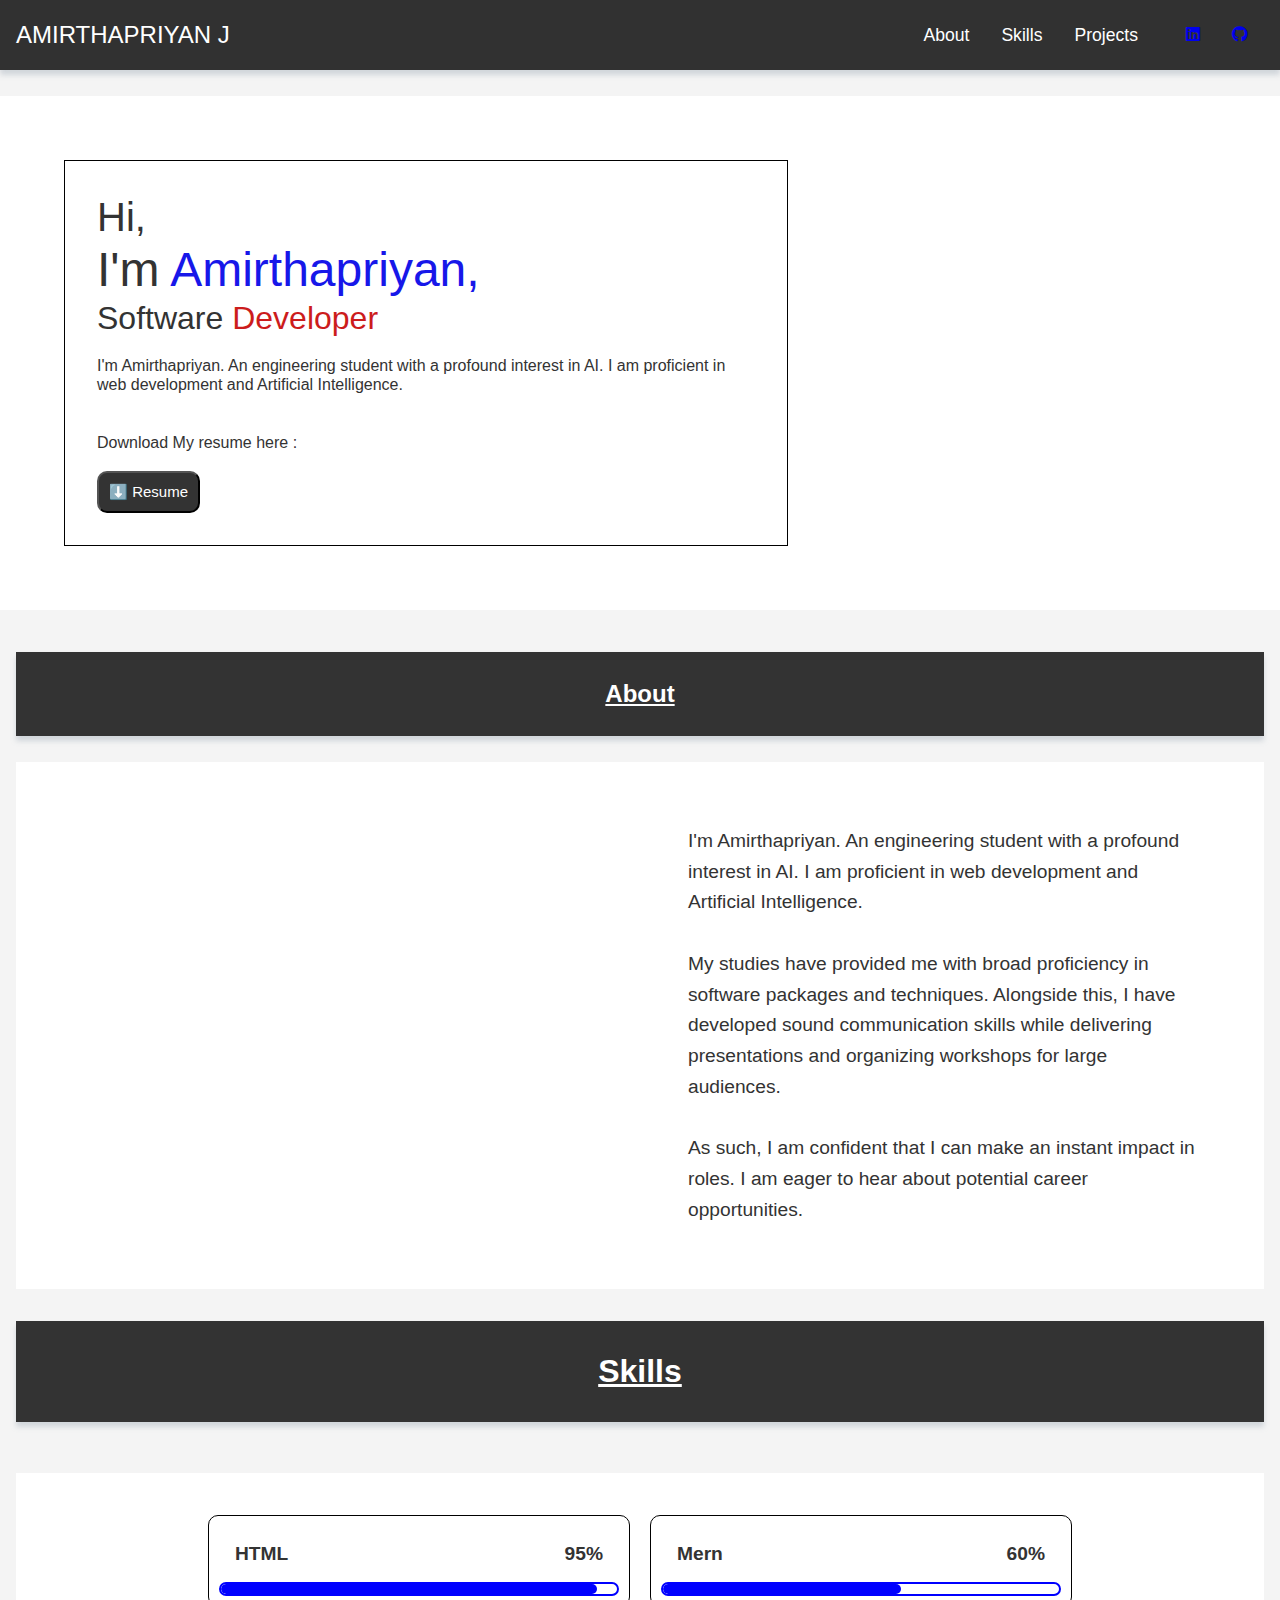
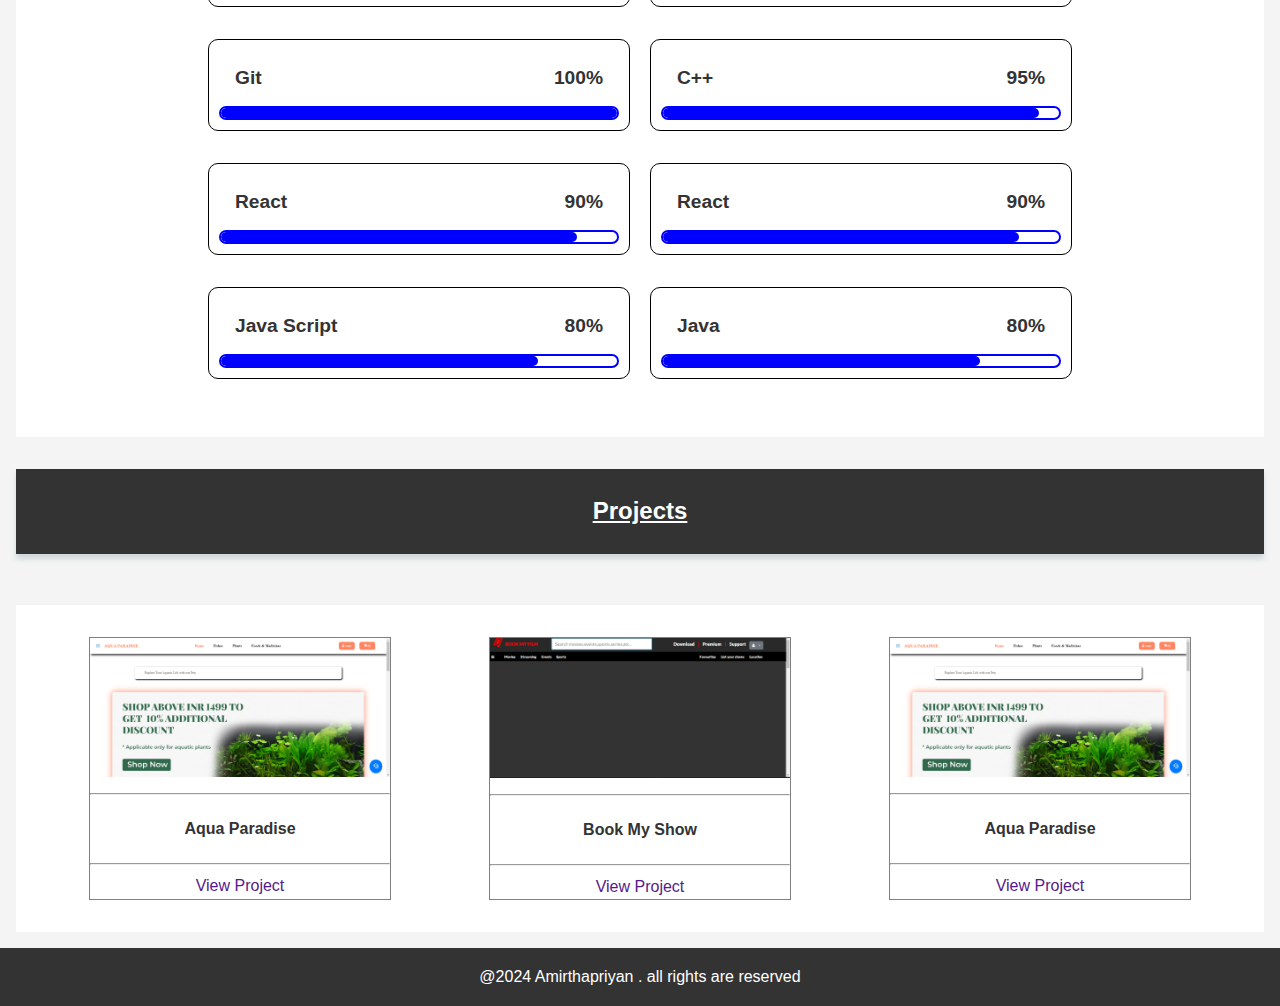
==== index.html @ 195aafce "first commit" ====
<!DOCTYPE html>
<html lang="en">
<head>
    <meta charset="UTF-8">
    <meta name="viewport" content="width=device-width, initial-scale=1.0">
    <title>AMIRTHAPRIYAN J</title>
    <link rel="stylesheet" href="portfolio.css">
    <link rel="stylesheet" href="https://cdnjs.cloudflare.com/ajax/libs/font-awesome/6.0.0-beta3/css/all.min.css"> 

</head>
<body>
    <nav class="header">
        <div class="navhead">
            <div class="name">
            
                AMIRTHAPRIYAN J
            </div>
            <div class="info">
                <div class="links">
                    <ul class="links-1">
                        <a href="#s-2" style="color:white;"><li>About</li></a>
                        <a href="#s-3" style="text-decoration: none; color:white;"><li>Skills</li></a>
                        <a href="#s-4" style="text-decoration: none; color:white;"><li>Projects</li></a>
                        
                    </ul>
                </div>
                <div class="connect">
                    <ul>
                        
                       <a href="https://www.linkedin.com/in/amirthapriyan-j-009355256/"> <li class="l1"><i class="fa-brands fa-linkedin"></i></li></a>
                       <a href="https://github.com/amirthapriyaan"> <li class="l1"><i class="fab fa-github"></i></li></a>
                    </ul>
                </div>
            </div>
        </div>
    </nav>
  <br>
    <section class="s-1" id="s-1">
        <div class="first-page">
            <div class="left">
                <div class="intro">
                   <span style="font-size: 2.5rem;"> Hi,</span> <br>
                  <span style="font-size: 3rem;">  I'm <span style="color: rgb(23, 23, 233)">Amirthapriyan, </span><br></span>
                  <span style="font-size: 2rem;">  Software <span style="color: rgb(204, 28, 28)">Developer</span><br></span>
                    <br>
                    I'm Amirthapriyan. An engineering student with a profound interest in AI. I am proficient in web development and Artificial Intelligence.
                    <br>
                    
                    <br>
                    <br>
                    Download My resume here  : <br>
                       <br>
                       <a href="Resume.pdf" download="Resume.pdf">
                        <button style="padding: 10px; color: white; border-radius: 10px; background-color: #333; font-size: 15px;">⬇️ Resume</button>
                    </a>
                    
                     
                  
                  
                </div>
            </div>
            <div class="right">
               <div class="im-1">
                <img src="https://cdn1.vectorstock.com/i/1000x1000/20/40/front-end-development-concept-vector-26732040.jpg" alt="">
               </div>
            </div>
        </div>
    </section>
     <br>
    <section class="s-2" id="s-2">
        <div class="head-1">
            <center><h2><u>About</u></h2></center>
        </div>
        <br>
        <div class="main-2">
            <div class="l-1">
                <img src="https://cdni.iconscout.com/illustration/premium/thumb/frontend-developer-7364653-6024620.png?f=webp" alt="">
               
            </div>
            <div class="r-1">
                <div class="descp">
                    I'm Amirthapriyan. An engineering student with a profound interest in AI. I am proficient in web development and Artificial Intelligence. <br><br> My studies have provided me with broad proficiency in software packages and techniques. Alongside this, I have developed sound communication skills while delivering presentations and organizing workshops for large audiences. <br><br> As such, I am confident that I can make an instant impact in roles. I am eager to hear about potential career opportunities.
                </div>
            </div>
        </div>
    </section>

    <section class="s-3" id="s-3">
        <div class="head-1">
            <center><h1><u>Skills</u></h1></center>
        </div>
        <br><br>
        <div class="main-3" style="background-color: white; display: flex;">
           <div class="lm-2">
            <div class="l-2">
                <div class="table" style="display: flex;  ">

                <div class="row">
                    <div class="row1" style="background-color: white; padding: 10px;">
                        <div class="topic" style="display: flex; justify-content: space-between; padding-left: 1rem; padding-right: 1rem; height: 3.5rem;">
                            <div  style="display: flex; align-items: center; justify-content: flex-start; ">
                                <img src="https://static.vecteezy.com/system/resources/thumbnails/001/416/705/small/html5-emblem-orange-shield-and-white-text-vector.jpg" style="height: 100% ;" alt=""> 
                              
                                HTML
                            </div> 
                            <p style="align-items: center; display: flex;">95%</p>
                        </div>
                        <div class="range1">
                            <div class="skill-bar" style="width: 95%;"></div>
                        </div>
                    </div>
                    <div class="row1" style="background-color: white; padding: 10px;">
                        <div class="topic" style="display: flex; justify-content: space-between; padding-left: 1rem; padding-right: 1rem; height: 3.5rem;">
                            <div  style="display: flex; align-items: center; justify-content: flex-start; ">
                                <img src="https://git-scm.com/images/logos/logomark-orange@2x.png" style="height: 100% ;" alt=""> 
                              
                                Git
                            </div> 
                            <p style="align-items: center; display: flex;">100%</p>
                        </div>
                        <div class="range1">
                            <div class="skill-bar" style="width: 100%;"></div>
                        </div>
                    </div>   <div class="row1" style="background-color: white; padding: 10px;">
                        <div class="topic" style="display: flex; justify-content: space-between; padding-left: 1rem; padding-right: 1rem; height: 3.5rem;">
                            <div  style="display: flex; align-items: center; justify-content: flex-start; ">
                                <img src="https://static-00.iconduck.com/assets.00/react-icon-512x512-u6e60ayf.png" style="height: 100% ;" alt=""> 
                              
                                React
                            </div> 
                            <p style="align-items: center; display: flex;">90%</p>
                        </div>
                        <div class="range1">
                            <div class="skill-bar" style="width: 90%;"></div>
                        </div>
                    </div>   <div class="row1" style="background-color: white; padding: 10px;">
                        <div class="topic" style="display: flex; justify-content: space-between; padding-left: 1rem; padding-right: 1rem; height: 3.5rem;">
                            <div  style="display: flex; align-items: center; justify-content: flex-start; ">
                                <img src="https://www.pngitem.com/pimgs/m/171-1718042_javascript-logo-png-transparent-png.png" style="height: 100% ;" alt=""> 
                              
                                Java Script
                            </div> 
                            <p style="align-items: center; display: flex;">80%</p>
                        </div>
                        <div class="range1">
                            <div class="skill-bar" style="width: 80%;"></div>
                        </div>
                    </div>
                </div>
                <div class="row">
                    <div class="row1" style="background-color: white; padding: 10px;">
                        <div class="topic" style="display: flex; justify-content: space-between; padding-left: 1rem; padding-right: 1rem; height: 3.5rem;">
                            <div  style="display: flex; align-items: center; justify-content: flex-start; ">
                                <img src="https://raw.githubusercontent.com/shahzaibkhalid/mern-app-generator/master/static/logo.png" style="height: 100% ;" alt=""> 
                              
                                Mern
                            </div> 
                            <p style="align-items: center; display: flex;">60%</p>
                        </div>
                        <div class="range1">
                            <div class="skill-bar" style="width: 60%;"></div>
                        </div>
                    </div>
                    <div class="row1" style="background-color: white; padding: 10px;">
                        <div class="topic" style="display: flex; justify-content: space-between; padding-left: 1rem; padding-right: 1rem; height: 3.5rem;">
                            <div  style="display: flex; align-items: center; justify-content: flex-start; ">
                                <img src="https://w7.pngwing.com/pngs/46/626/png-transparent-c-logo-the-c-programming-language-computer-icons-computer-programming-source-code-programming-miscellaneous-template-blue.png" style="height: 100% ;" alt=""> 
                              
                                C++
                            </div> 
                            <p style="align-items: center; display: flex;">95%</p>
                        </div>
                        <div class="range1">
                            <div class="skill-bar" style="width: 95%;"></div>
                        </div>
                    </div>   <div class="row1" style="background-color: white; padding: 10px;">
                        <div class="topic" style="display: flex; justify-content: space-between; padding-left: 1rem; padding-right: 1rem; height: 3.5rem;">
                            <div  style="display: flex; align-items: center; justify-content: flex-start; ">
                                <img src="https://static-00.iconduck.com/assets.00/react-icon-512x512-u6e60ayf.png" style="height: 100% ;" alt=""> 
                              
                                React
                            </div> 
                            <p style="align-items: center; display: flex;">90%</p>
                        </div>
                        <div class="range1">
                            <div class="skill-bar" style="width: 90%;"></div>
                        </div>
                    </div>   <div class="row1" style="background-color: white; padding: 10px;">
                        <div class="topic" style="display: flex; justify-content: space-between; padding-left: 1rem; padding-right: 1rem; height: 3.5rem;">
                            <div  style="display: flex; align-items: center; justify-content: flex-start; ">
                                <img src="https://cdn.iconscout.com/icon/free/png-256/free-java-60-1174953.png?f=webp&w=256" style="height: 100% ;" alt=""> 
                                
                                Java 
                            </div> 
                            <p style="align-items: center; display: flex;">80%</p>
                        </div>
                        <div class="range1">
                            <div class="skill-bar" style="width: 80%;"></div>
                        </div>
                    </div>
                </div>

                </div>
            </div>
           </div>
            <div class="r-2">
                
                <img src="https://thumbs.dreamstime.com/z/advanced-computer-skills-abstract-concept-vector-illustration-requirement-knowledge-science-specialist-training-professional-275679375.jpg" alt="">
            </div>
        </div>
    </section>

    <section class="s-4" id="s-4">
           

        <div class="head-1">
            <center><h2><u>Projects</u></h2></center>
        </div><br><br>


        <div class="container" style="background-color: white;">

            <div class="pro1">
                 <img src="React-App.png" alt=""><hr>
                 <center><h4>Aqua Paradise</h4></center>
                 <hr>

                <center> <a href="">View Project</a></center>
            </div>
            <div class="pro1">
                 <img src="Screenshot (94).png" alt=""><hr>
                 <center><h4>Book My Show</h4></center>
                 <hr>

                <center> <a href="">View Project</a></center>
            </div>
            <div class="pro1">
                 <img src="React-App.png" alt=""><hr>
                 <center><h4>Aqua Paradise</h4></center>
                 <hr>

                <center> <a href="">View Project</a></center>
            </div>

        </div>
        

    </section>
   
    <footer style="background-color: #333; padding: 1rem; color: white;"><center>@2024 Amirthapriyan . all rights are reserved </center></footer>
</body>
</html>
---- portfolio.css ----
/* General Styles */
body {
    margin: 0;
    font-family: Arial, sans-serif;
    background-color: #f4f4f4; /* Optional: Set a background color for better contrast */
    line-height: 1.6;
    color: #333;
}

html {
    scroll-behavior: smooth;
    --scroll-time: 5s;
}

/* Navigation Header */
.header {
    width: 100%;
    background-color: rgba(0, 0, 0, 0.8);
    color: white;
}

.navhead {
    display: flex;
    align-items: center;
    box-shadow: 0px 5px 5px rgba(146, 161, 176, 0.35);
    justify-content: space-between;
    padding: 1rem;
}

.name {
    font-size: 1.5rem;
}

.info {
    display: flex;
    align-items: center;
}

.connect {
    margin-left: 1rem;
    display: flex;
}

.connect ul {
    display: flex;
    align-items: center;
    color: white;
}

ul {
    display: flex;
    list-style-type: none;
    margin: 0;
    padding: 0;
}

ul li {
    margin: 0 1rem;
}

.links-1 li {
    font-size: 1.1rem;
}

a {
    text-decoration: none;
}

a:hover {
    color: blue;
}

/* First Page Section */
.first-page {
    display: flex;
    padding: 1rem;
    background-color: white;
}

.left {
   width: 100%;
    display: flex;
    align-items: center;
    justify-content: left;
}

.right {
    width: 40%;
    display: flex;
    justify-content: center;
}
.im-1{
    display: flex;
    align-items: center;
    justify-content: center;
}
.im-1 img{
    display: flex;
    width: 100%;
    height: auto;
    align-items: center;
}


.intro {
    width: 80%;
    font-size: 1rem;
    line-height: 1.2;
    padding: 2rem;   
    border: 1px solid black;
    justify-content: left;
}
.left{
    padding: 3rem;
}
.linking a {
    margin: 0 0.5rem;
}

/* About Section */
.s-2 {
    padding: 1rem;
    position: relative;
    overflow: hidden;
}

.head-1 {
    background-color: #333;
    color: white;
    text-align: center;
    padding: 0.2rem;
    box-shadow: 0px 5px 5px rgba(146, 161, 176, 0.35);
}

.main-2 {
    display: flex;
    flex-wrap: wrap;
    justify-content: space-between;
    padding: 1rem;
    background-color: white;
}

.l-1, .r-1 {
    flex: 1;
    /* border: 1px solid black; */
    padding: 1rem;
}
.r1{
    display: flex;
    align-items: center;
}
.profile-pic {
    height: 10rem;
    width: 10rem;
    border-radius: 50%;
    border: 3px solid #333;
    object-fit: cover;
}

.cont p {
    font-size: larger;
}

.descp {
    font-size: larger;
    display: flex;
    align-items: center;
    /* border: 2px solid black; */
    padding: 2rem;
    align-items: center;
}

/* Skills Section */
.s-3 {
    padding: 1rem;
}

.main-3 {
    display: flex;
    flex-wrap: wrap;
    justify-content: space-around;
    background-color: white;
}

.l-2 {
    width: 80%;
}

.r-2 {
    width: 30%;
    padding: 1rem;
    display: flex;
    align-items: center;
}

.r-2 img {
    max-width: 100%;
    height: auto;
}

.row {
    display: flex;
    flex-direction: column;
    align-items: center;
    margin-top: 1rem;
    width: 100%;
    padding: 10px;
}

.topic {
    text-align: center;
    font-size: 1.2rem;
    font-weight: bold;
}

/* Projects Section */
.s-4 {
    padding: 1rem;
}

.container {
    display: flex;
    flex-wrap: wrap;
    gap: 1rem;
    justify-content: space-around;
    padding: 2rem;
}

.pro1 {
    max-width: 300px;
    border: 1px solid gray;
}

.pro1 img {
    width: 100%;
    height: auto;
}

/* Skill Rows */
.row1 {
    width: 25rem;
    max-width: 800px;
    margin: 1rem 0;
    border-radius: 10px;
    border: 1px solid black;
    overflow: hidden;
    padding: 0.5rem;
}

.range1 {
    height: 10px;
    background-color: white;
    border: 2px solid blue;
    border-radius: 10px;
    overflow: hidden;
    display: flex;
    margin-top: auto;
}

.skill-bar {
    height: 100%;
    background-color: blue;
    border-radius: 20px;
}

/* Media Queries */
@media (max-width: 1024px) {
    .links {
        display: none;
    }
    .r-2 {
        display: none;
    }
    .table {
        flex-direction: column;
    }
}

@media (max-width: 768px) {
    .navhead {
        padding: 0.5rem;
    }

    .name {
        font-size: medium;
    }

    .links-1 {
        display: none;
    }

    ul {
        width: 100%;
    }

    li {
        margin: 0.5rem 0;
        font-size: medium;
    }

    .first-page {
        flex-direction: column;
    }

    .left, .right {
        width: 100%;
    }

    .main-2 {
        flex-direction: column;
    }

    .l-1, .r-1 {
        width: 100%;
        border: none;
        display: flex;
    }

    .desc, .profile-pic {
        width: 100%;
    }

    .profile-pic {
        height: 8rem;
        width: 8rem;
    }
}

@media (max-width: 480px) {
    .name {
        font-size: small;
    }

    .navhead {
        padding: 0.5rem;
    }

    ul {
        flex-direction: column;
    }

    li {
        margin: 0.5rem 0;
        font-size: small;
    }

    .profile-pic {
        height: 6rem;
        width: 6rem;
    }
}
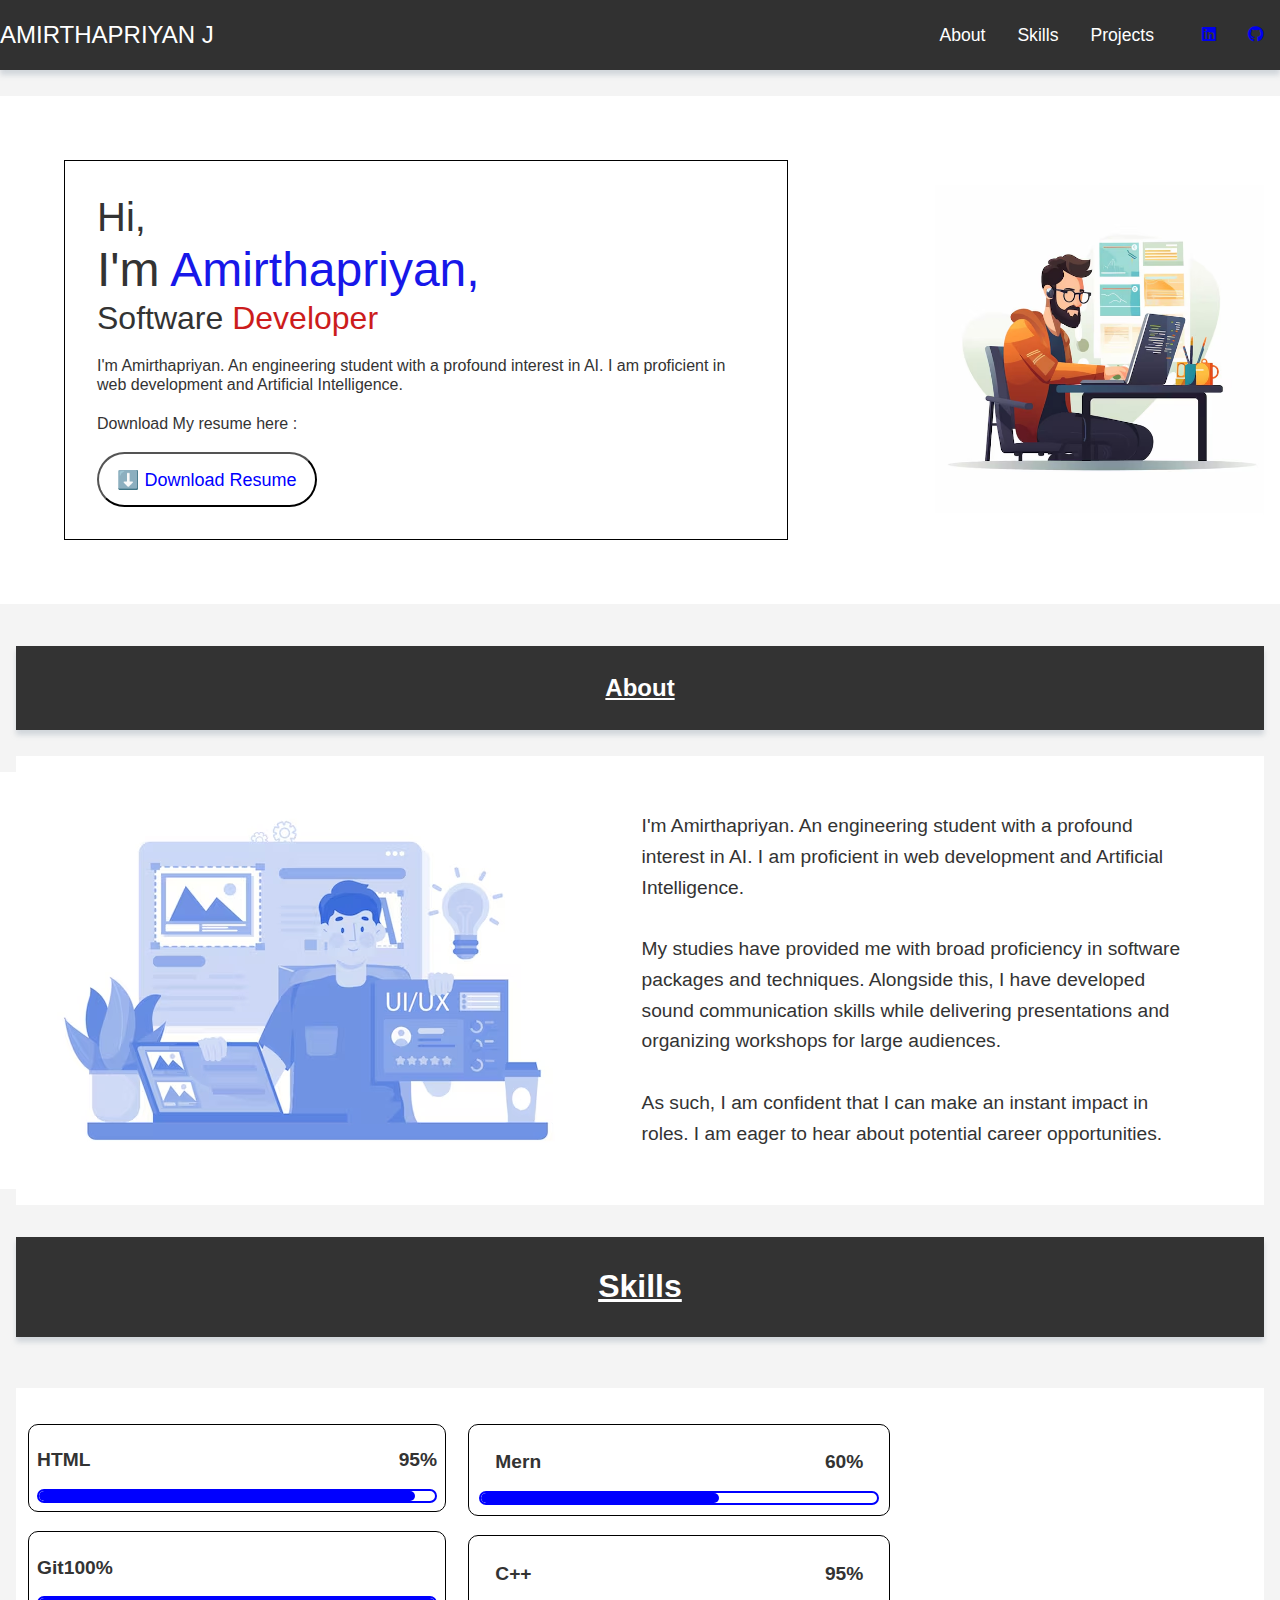
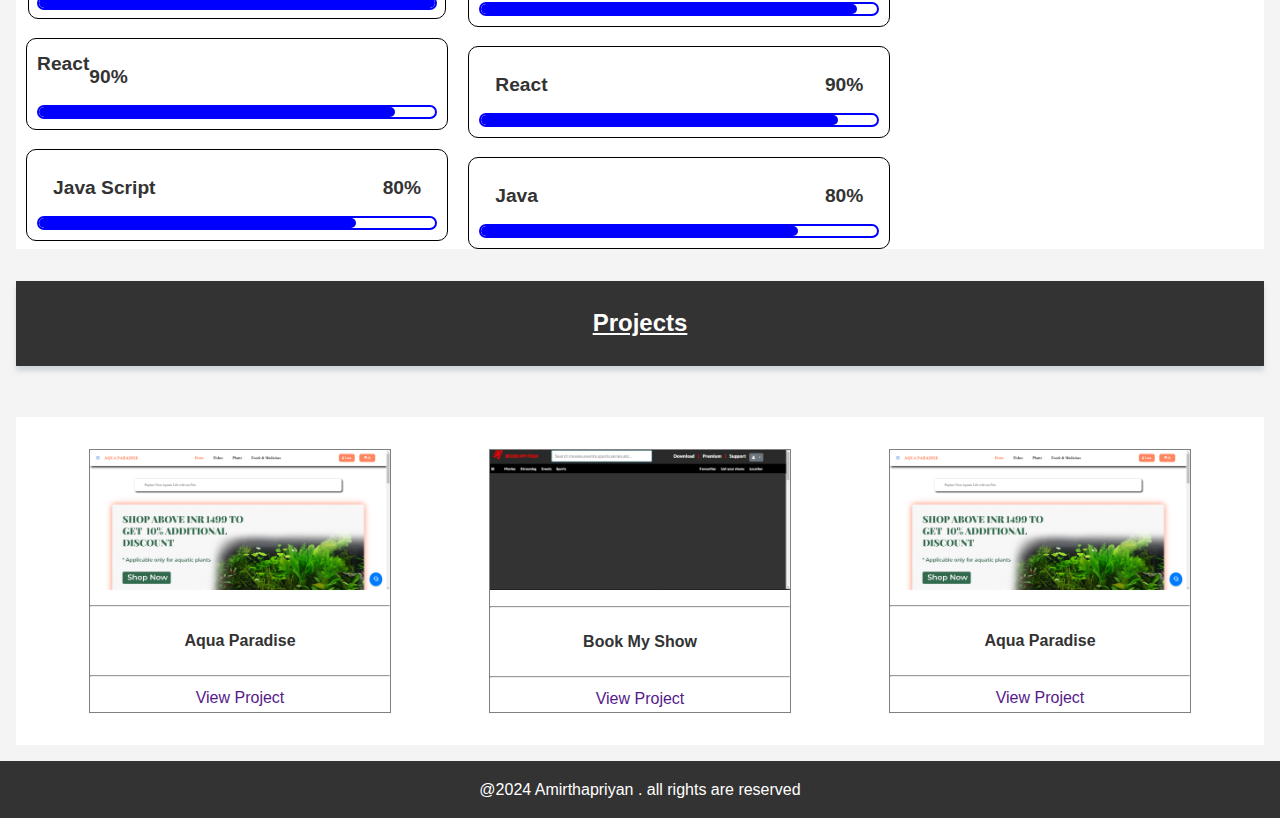
==== commit f636c409: "Updated CSS for responsive design" ====
--- a/index.html
+++ b/index.html
@@ -46,12 +46,11 @@
                     I'm Amirthapriyan. An engineering student with a profound interest in AI. I am proficient in web development and Artificial Intelligence.
                     <br>
                     
-                    <br>
-                    <br>
+                <br>
                     Download My resume here  : <br>
-                       <br>
+                     <br>
                        <a href="Resume.pdf" download="Resume.pdf">
-                        <button style="padding: 10px; color: white; border-radius: 10px; background-color: #333; font-size: 15px;">⬇️ Resume</button>
+                        <button style="height: 55px; width: 220px; color: white; border-radius: 70px; background-color: white; font:bolder; font-size: large; color: blue; ">⬇️ Download Resume</button>
                     </a>
                     
                      
@@ -61,7 +60,7 @@
             </div>
             <div class="right">
                <div class="im-1">
-                <img src="https://cdn1.vectorstock.com/i/1000x1000/20/40/front-end-development-concept-vector-26732040.jpg" alt="">
+                <img src="Designer.avif" alt="">
                </div>
             </div>
         </div>
@@ -74,8 +73,8 @@
         <br>
         <div class="main-2">
             <div class="l-1">
-                <img src="https://cdni.iconscout.com/illustration/premium/thumb/frontend-developer-7364653-6024620.png?f=webp" alt="">
-               
+                <!-- <img src="https://cdni.iconscout.com/illustration/premium/thumb/frontend-developer-7364653-6024620.png?f=webp" alt=""> -->
+               <img src="Ui.avif" alt="">
             </div>
             <div class="r-1">
                 <div class="descp">
@@ -91,39 +90,40 @@
         </div>
         <br><br>
         <div class="main-3" style="background-color: white; display: flex;">
-           <div class="lm-2">
+           
             <div class="l-2">
                 <div class="table" style="display: flex;  ">
 
                 <div class="row">
+                    <div class="row1" style="background-color: white;">
+                        <div class="topic" style="display: flex; justify-content: space-between;   height: 3.5rem;">
+                            <div  style="display: flex; align-items: center;  ">
+                                <img src="https://static.vecteezy.com/system/resources/thumbnails/001/416/705/small/html5-emblem-orange-shield-and-white-text-vector.jpg" style="height: 100% ;" alt=""> 
+                              
+                                HTML
+                            </div> 
+                            <p style="align-items: center; display: flex;">95%</p>
+                        </div>
+                        <div class="range1">
+                            <div class="skill-bar" style="width: 95%;"></div>
+                        </div>
+                    </div>
+                    <div class="row1" style="background-color: white; ">
+                        <div class="topic" style="display: flex; height: 3.5rem;">
+                            <div  style="display: flex; align-items: center;  ">
+                                <img src="https://git-scm.com/images/logos/logomark-orange@2x.png" style="height: 100% ;" alt=""> 
+                              
+                                Git
+                            </div> 
+                            <p style="align-items: center; display: flex;">100%</p>
+                        </div>
+                        <div class="range1">
+                            <div class="skill-bar" style="width: 100%;"></div>
+                        </div>
+                    </div>   
                     <div class="row1" style="background-color: white; padding: 10px;">
-                        <div class="topic" style="display: flex; justify-content: space-between; padding-left: 1rem; padding-right: 1rem; height: 3.5rem;">
-                            <div  style="display: flex; align-items: center; justify-content: flex-start; ">
-                                <img src="https://static.vecteezy.com/system/resources/thumbnails/001/416/705/small/html5-emblem-orange-shield-and-white-text-vector.jpg" style="height: 100% ;" alt=""> 
-                              
-                                HTML
-                            </div> 
-                            <p style="align-items: center; display: flex;">95%</p>
-                        </div>
-                        <div class="range1">
-                            <div class="skill-bar" style="width: 95%;"></div>
-                        </div>
-                    </div>
-                    <div class="row1" style="background-color: white; padding: 10px;">
-                        <div class="topic" style="display: flex; justify-content: space-between; padding-left: 1rem; padding-right: 1rem; height: 3.5rem;">
-                            <div  style="display: flex; align-items: center; justify-content: flex-start; ">
-                                <img src="https://git-scm.com/images/logos/logomark-orange@2x.png" style="height: 100% ;" alt=""> 
-                              
-                                Git
-                            </div> 
-                            <p style="align-items: center; display: flex;">100%</p>
-                        </div>
-                        <div class="range1">
-                            <div class="skill-bar" style="width: 100%;"></div>
-                        </div>
-                    </div>   <div class="row1" style="background-color: white; padding: 10px;">
-                        <div class="topic" style="display: flex; justify-content: space-between; padding-left: 1rem; padding-right: 1rem; height: 3.5rem;">
-                            <div  style="display: flex; align-items: center; justify-content: flex-start; ">
+                        <div class="topic" style="display: flex;  height: 3.5rem;">
+                            <div  style="display: flex; ">
                                 <img src="https://static-00.iconduck.com/assets.00/react-icon-512x512-u6e60ayf.png" style="height: 100% ;" alt=""> 
                               
                                 React
@@ -201,7 +201,7 @@
                 </div>
 
                 </div>
-            </div>
+         
            </div>
             <div class="r-2">
                 
--- a/portfolio.css
+++ b/portfolio.css
@@ -1,4 +1,7 @@
 /* General Styles */
+*{
+    padding: 0;
+}
 body {
     margin: 0;
     font-family: Arial, sans-serif;
@@ -20,11 +23,13 @@
 }
 
 .navhead {
+    width: 100%;
     display: flex;
     align-items: center;
     box-shadow: 0px 5px 5px rgba(146, 161, 176, 0.35);
     justify-content: space-between;
-    padding: 1rem;
+    padding-top: 1rem;
+    padding-bottom: 1rem;
 }
 
 .name {
@@ -134,16 +139,21 @@
 
 .main-2 {
     display: flex;
-    flex-wrap: wrap;
-    justify-content: space-between;
+    
+    justify-content: space-around;
     padding: 1rem;
     background-color: white;
 }
 
-.l-1, .r-1 {
-    flex: 1;
-    /* border: 1px solid black; */
-    padding: 1rem;
+.l-1{
+    width: 40%;
+    display: flex;
+    justify-content: center;
+}
+.r-1{
+    width: 50%;
+    display: flex;
+    justify-content: left;
 }
 .r1{
     display: flex;
@@ -177,7 +187,7 @@
 
 .main-3 {
     display: flex;
-    flex-wrap: wrap;
+    
     justify-content: space-around;
     background-color: white;
 }
@@ -203,8 +213,8 @@
     flex-direction: column;
     align-items: center;
     margin-top: 1rem;
-    width: 100%;
-    padding: 10px;
+    width: 80%;
+    /* padding: 10px; */
 }
 
 .topic {
@@ -240,7 +250,7 @@
 .row1 {
     width: 25rem;
     max-width: 800px;
-    margin: 1rem 0;
+    margin-top: 1.2rem ;
     border-radius: 10px;
     border: 1px solid black;
     overflow: hidden;
@@ -268,8 +278,30 @@
     .links {
         display: none;
     }
-    .r-2 {
-        display: none;
+   .r-2 img{
+    height: auto;
+    width: 100%;
+   }
+    .l-2{
+        width: 100%;
+    }
+    .table{
+       
+        width: 100%;
+        display: flex;
+        justify-content: center;
+        flex-wrap: wrap;
+    }
+    .row{
+        display: flex;
+        flex-direction: row;
+        justify-content: space-around;
+        padding-left: 2rem;
+        flex-wrap: wrap;
+    } 
+    .row1{
+        padding: 0;
+        margin-left: 1rem;
     }
     .table {
         flex-direction: column;
@@ -278,9 +310,11 @@
 
 @media (max-width: 768px) {
     .navhead {
-        padding: 0.5rem;
-    }
-
+        padding-top: 0.2;
+    }
+    .r-2{
+        padding: 0;
+    }
     .name {
         font-size: medium;
     }
@@ -299,13 +333,20 @@
     }
 
     .first-page {
-        flex-direction: column;
-    }
-
+       
+        flex-direction: column;
+    }
+    .main-2{
+        flex-direction: column;
+    }
     .left, .right {
         width: 100%;
     }
-
+   .left{
+    padding: 0;
+    display: flex;
+    justify-content: center;
+   }
     .main-2 {
         flex-direction: column;
     }
@@ -314,8 +355,12 @@
         width: 100%;
         border: none;
         display: flex;
-    }
-
+        /* justify-content: center; */
+    }
+.r-1{
+    display: flex;
+    
+}
     .desc, .profile-pic {
         width: 100%;
     }
@@ -324,28 +369,34 @@
         height: 8rem;
         width: 8rem;
     }
+    .first-page{
+        flex-direction: column;
+        margin: 0;padding: 0;
+
+    }
+    .left{
+         width: 100%;
+    }
+    
 }
 
 @media (max-width: 480px) {
     .name {
         font-size: small;
     }
-
-    .navhead {
-        padding: 0.5rem;
-    }
-
-    ul {
-        flex-direction: column;
-    }
-
     li {
         margin: 0.5rem 0;
         font-size: small;
     }
-
-    .profile-pic {
-        height: 6rem;
-        width: 6rem;
-    }
-}
+    .row1{
+        display: flex;
+        flex-direction: column;
+    }
+   .row{
+    width: 90%;
+    margin-left: 0px;
+    margin: 0;
+    padding: 0;
+   }
+   
+}
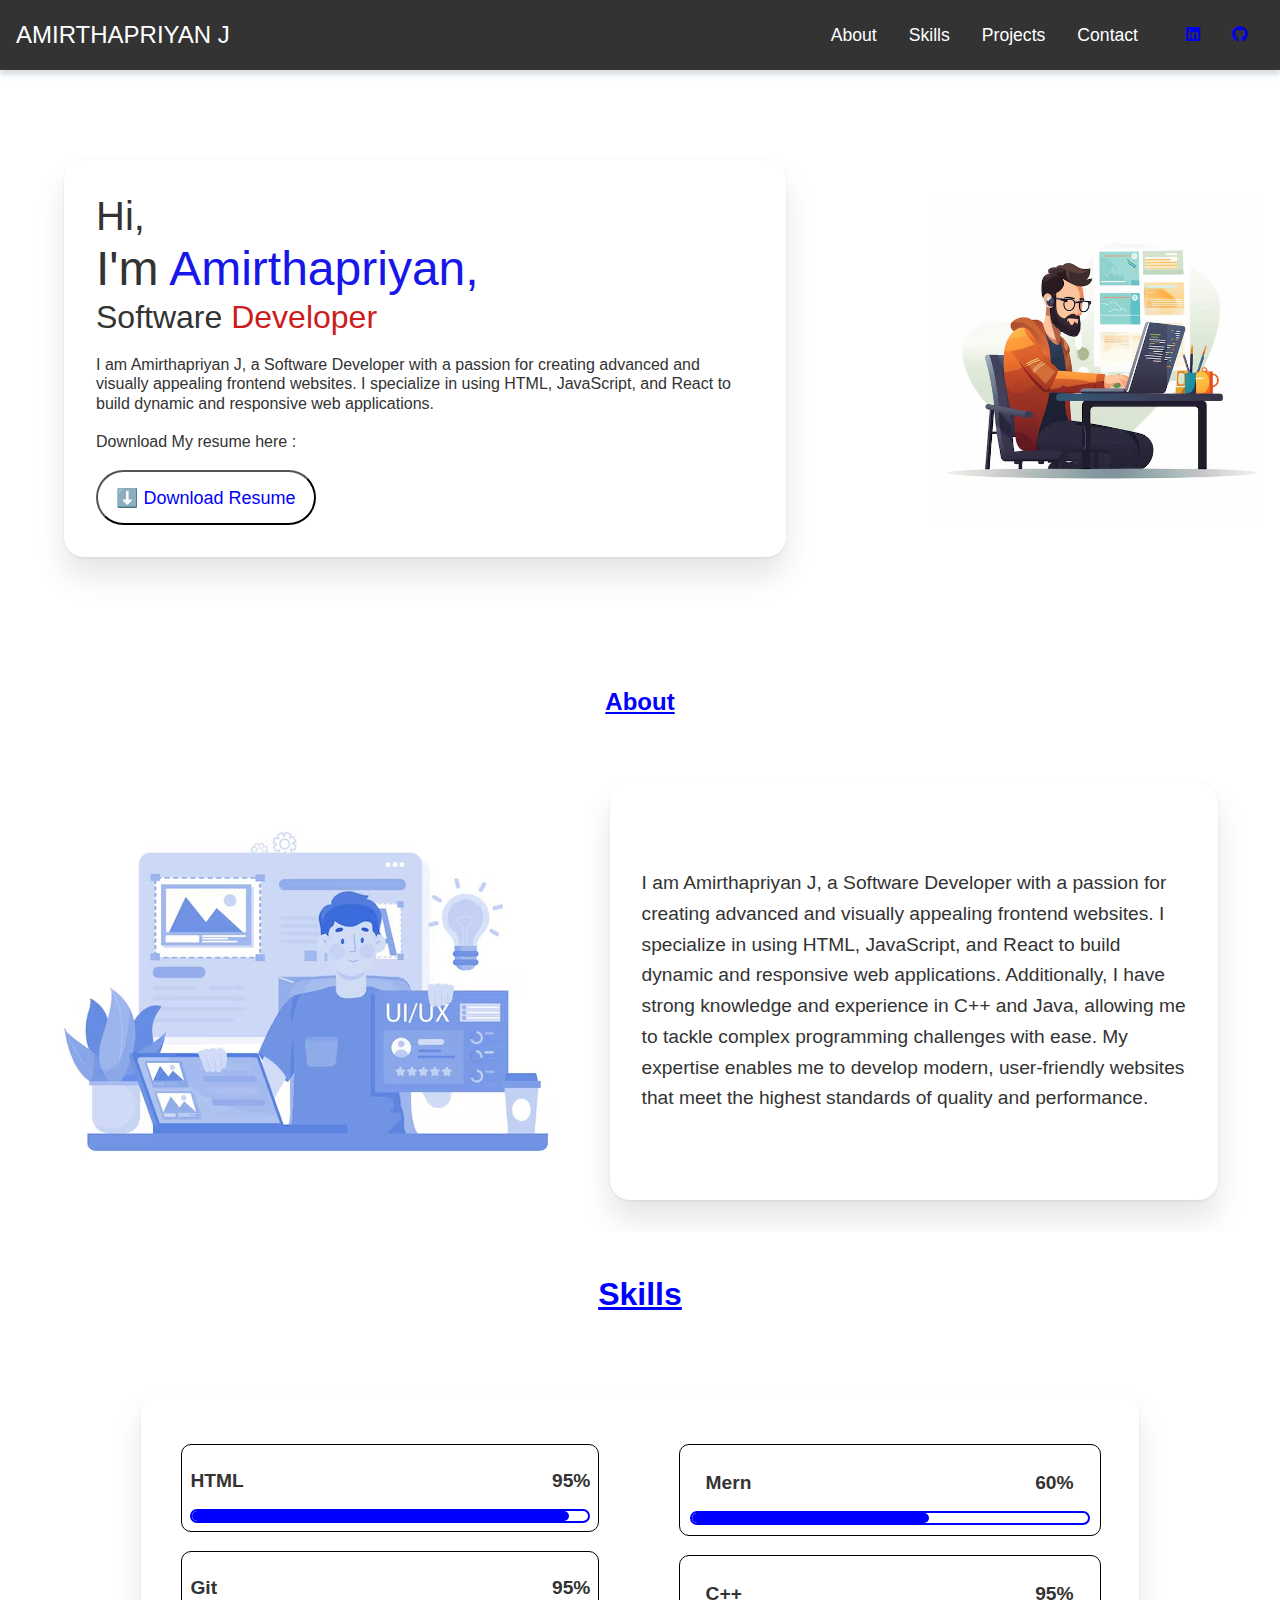
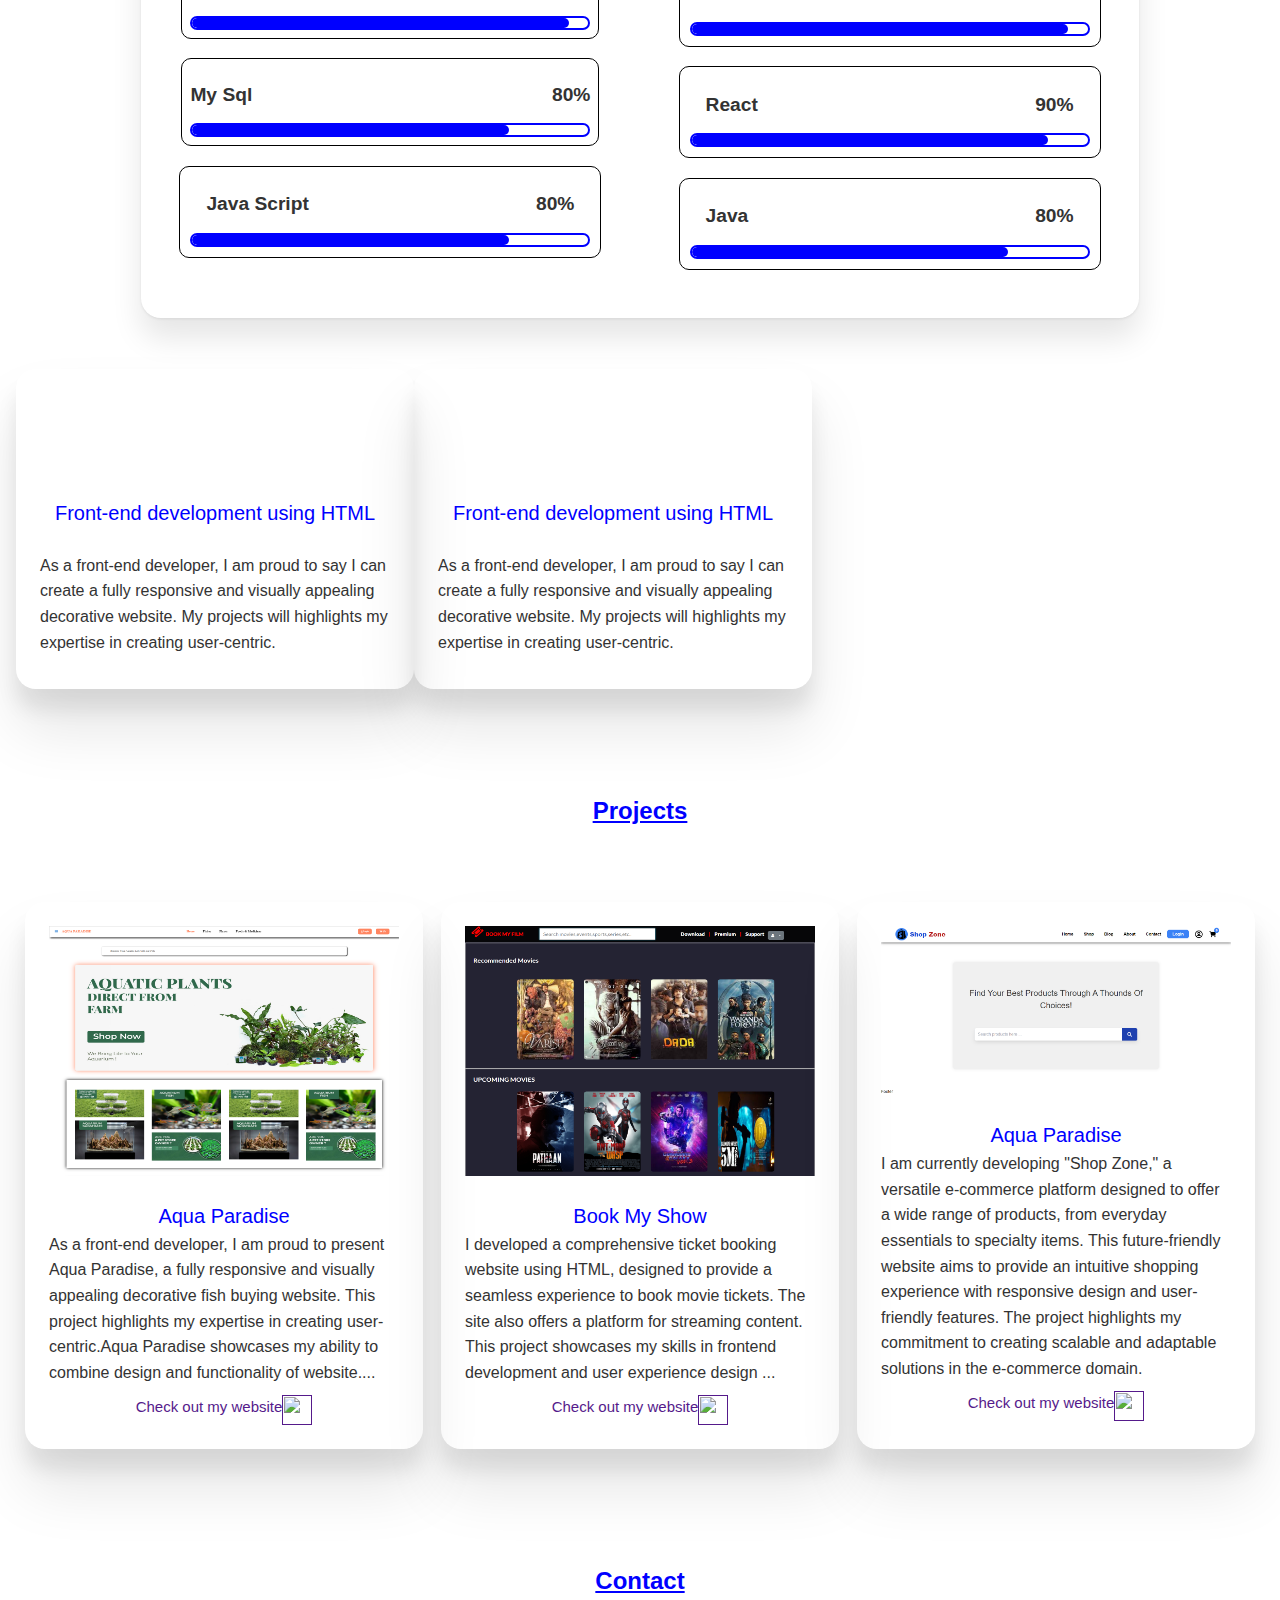
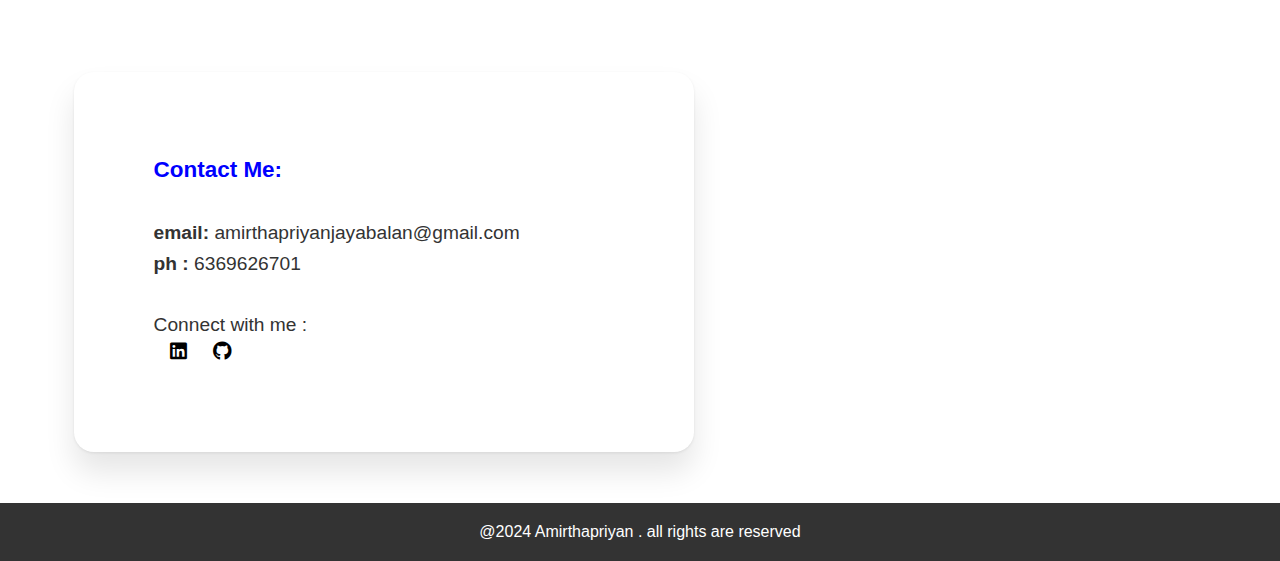
==== commit a7315d04: "first" ====
--- a/index.html
+++ b/index.html
@@ -21,6 +21,7 @@
                         <a href="#s-2" style="color:white;"><li>About</li></a>
                         <a href="#s-3" style="text-decoration: none; color:white;"><li>Skills</li></a>
                         <a href="#s-4" style="text-decoration: none; color:white;"><li>Projects</li></a>
+                        <a href="#s-5" style="text-decoration: none; color:white;"><li>Contact</li></a>
                         
                     </ul>
                 </div>
@@ -43,8 +44,7 @@
                   <span style="font-size: 3rem;">  I'm <span style="color: rgb(23, 23, 233)">Amirthapriyan, </span><br></span>
                   <span style="font-size: 2rem;">  Software <span style="color: rgb(204, 28, 28)">Developer</span><br></span>
                     <br>
-                    I'm Amirthapriyan. An engineering student with a profound interest in AI. I am proficient in web development and Artificial Intelligence.
-                    <br>
+                    I am Amirthapriyan J, a Software Developer with a passion for creating advanced and visually appealing frontend websites. I specialize in using HTML, JavaScript, and React to build dynamic and responsive web applications. <br>
                     
                 <br>
                     Download My resume here  : <br>
@@ -73,12 +73,12 @@
         <br>
         <div class="main-2">
             <div class="l-1">
-                <!-- <img src="https://cdni.iconscout.com/illustration/premium/thumb/frontend-developer-7364653-6024620.png?f=webp" alt=""> -->
+                
                <img src="Ui.avif" alt="">
             </div>
             <div class="r-1">
                 <div class="descp">
-                    I'm Amirthapriyan. An engineering student with a profound interest in AI. I am proficient in web development and Artificial Intelligence. <br><br> My studies have provided me with broad proficiency in software packages and techniques. Alongside this, I have developed sound communication skills while delivering presentations and organizing workshops for large audiences. <br><br> As such, I am confident that I can make an instant impact in roles. I am eager to hear about potential career opportunities.
+                    I am Amirthapriyan J, a Software Developer with a passion for creating advanced and visually appealing frontend websites. I specialize in using HTML, JavaScript, and React to build dynamic and responsive web applications. Additionally, I have strong knowledge and experience in C++ and Java, allowing me to tackle complex programming challenges with ease. My expertise enables me to develop modern, user-friendly websites that meet the highest standards of quality and performance.
                 </div>
             </div>
         </div>
@@ -89,7 +89,7 @@
             <center><h1><u>Skills</u></h1></center>
         </div>
         <br><br>
-        <div class="main-3" style="background-color: white; display: flex;">
+        <div class="main-3" style="display: flex;">
            
             <div class="l-2">
                 <div class="table" style="display: flex;  ">
@@ -108,32 +108,35 @@
                             <div class="skill-bar" style="width: 95%;"></div>
                         </div>
                     </div>
-                    <div class="row1" style="background-color: white; ">
-                        <div class="topic" style="display: flex; height: 3.5rem;">
+                    <div class="row1" style="background-color: white;">
+                        <div class="topic" style="display: flex; justify-content: space-between;   height: 3.5rem;">
                             <div  style="display: flex; align-items: center;  ">
                                 <img src="https://git-scm.com/images/logos/logomark-orange@2x.png" style="height: 100% ;" alt=""> 
                               
                                 Git
                             </div> 
-                            <p style="align-items: center; display: flex;">100%</p>
-                        </div>
-                        <div class="range1">
-                            <div class="skill-bar" style="width: 100%;"></div>
-                        </div>
-                    </div>   
+                            <p style="align-items: center; display: flex;">95%</p>
+                        </div>
+                        <div class="range1">
+                            <div class="skill-bar" style="width: 95%;"></div>
+                        </div>
+                    </div>
+                        <div class="row1" style="background-color: white;">
+                            <div class="topic" style="display: flex; justify-content: space-between;   height: 3.5rem;">
+                                <div  style="display: flex; align-items: center;  ">
+                                    <img src="https://encrypted-tbn0.gstatic.com/images?q=tbn:ANd9GcRlt-eR5tE_V3E6Idxl8mia5JV9gO1de6f86A&s" style="height: 100% ;" alt=""> 
+                                
+                                   My Sql
+                                </div> 
+                                <p style="align-items: center; display: flex;">80%</p>
+                            </div>
+                            <div class="range1">
+                                <div class="skill-bar" style="width: 80%;"></div>
+                            </div>
+                        </div>
+               
+                 
                     <div class="row1" style="background-color: white; padding: 10px;">
-                        <div class="topic" style="display: flex;  height: 3.5rem;">
-                            <div  style="display: flex; ">
-                                <img src="https://static-00.iconduck.com/assets.00/react-icon-512x512-u6e60ayf.png" style="height: 100% ;" alt=""> 
-                              
-                                React
-                            </div> 
-                            <p style="align-items: center; display: flex;">90%</p>
-                        </div>
-                        <div class="range1">
-                            <div class="skill-bar" style="width: 90%;"></div>
-                        </div>
-                    </div>   <div class="row1" style="background-color: white; padding: 10px;">
                         <div class="topic" style="display: flex; justify-content: space-between; padding-left: 1rem; padding-right: 1rem; height: 3.5rem;">
                             <div  style="display: flex; align-items: center; justify-content: flex-start; ">
                                 <img src="https://www.pngitem.com/pimgs/m/171-1718042_javascript-logo-png-transparent-png.png" style="height: 100% ;" alt=""> 
@@ -199,53 +202,124 @@
                         </div>
                     </div>
                 </div>
-
+  
                 </div>
          
-           </div>
-            <div class="r-2">
+           </div> 
+      
+           
+        </div> <br><br>
+        <div class="skills" style="display: flex; flex-wrap: wrap; ">
+
+         <div class="skill-1" >
+              <div class="skill-im" style="display: flex;">
+                 <img src="https://static.vecteezy.com/system/resources/thumbnails/001/416/705/small/html5-emblem-orange-shield-and-white-text-vector.jpg" alt="" id="im-2"> 
+                 <img src="https://1000logos.net/wp-content/uploads/2020/09/CSS-Logo.jpg" alt="" id="im-2"> 
+                 <img src="https://encrypted-tbn0.gstatic.com/images?q=tbn:ANd9GcQeAtldnl779O9-9NAjTF6KlJNaGbD9pqWUZg&s" alt="" id="im-2"> 
+               
+              </div>
+             <br>
+             <center style="color: blue; font-size: 20px;  font: bolder;">Front-end development using HTML</center> <br>
+             <div class="des" style="font-size: medium; margin-bottom: 10px;">
+                As a front-end developer, I am proud to say I can create a fully responsive and visually appealing decorative  website. My projects will highlights my expertise in creating user-centric.
+             </div>
                 
-                <img src="https://thumbs.dreamstime.com/z/advanced-computer-skills-abstract-concept-vector-illustration-requirement-knowledge-science-specialist-training-professional-275679375.jpg" alt="">
-            </div>
-        </div>
-    </section>
+        </div>
+         <div class="skill-1" >
+              <div class="skill-im" style="display: flex;">
+                 <img src="https://encrypted-tbn0.gstatic.com/images?q=tbn:ANd9GcTyp7FFYRwNKbTumOgu4zGIJOQpv8y0ngkLHw&s" alt="" id="im-2"> 
+                 <img src="https://upload.wikimedia.org/wikipedia/commons/thumb/d/d5/Tailwind_CSS_Logo.svg/1024px-Tailwind_CSS_Logo.svg.png" alt="" id="im-2"> 
+                 <img src="https://encrypted-tbn0.gstatic.com/images?q=tbn:ANd9GcQHhGETiCc_Hct6__P9a6iU9vs1DqRCDEiHNQ&s" alt="" id="im-2"> 
+               
+              </div>
+             <br>
+             <center style="color: blue; font-size: 20px;  font: bolder;">Front-end development using HTML</center> <br>
+             <div class="des" style="font-size: medium; margin-bottom: 10px;">
+                As a front-end developer, I am proud to say I can create a fully responsive and visually appealing decorative  website. My projects will highlights my expertise in creating user-centric.
+             </div>
+                
+        </div>
+
+        </div>
+    </section>
+    <br><br>
 
     <section class="s-4" id="s-4">
            
 
         <div class="head-1">
-            <center><h2><u>Projects</u></h2></center>
-        </div><br><br>
+            <center><h2><u>Projects</u></h2></center> <br><br>
+        </div>
 
 
         <div class="container" style="background-color: white;">
 
             <div class="pro1">
-                 <img src="React-App.png" alt=""><hr>
-                 <center><h4>Aqua Paradise</h4></center>
-                 <hr>
-
-                <center> <a href="">View Project</a></center>
+                 <img src="react.png" alt=""><br>
+                 <center style="color: blue; font-size: 20px;  font: bolder;">Aqua Paradise</center>
+                 <div class="des" style="font-size: medium; margin-bottom: 10px;">
+                    As a front-end developer, I am proud to present Aqua Paradise, a fully responsive and visually appealing decorative fish buying website. This project highlights my expertise in creating user-centric.Aqua Paradise showcases my ability to combine design and functionality of website....
+                 </div>
+                    
+                <div style="display: flex;justify-content: center;"> <a href="" style="display: flex;">Check out my website <img src="https://encrypted-tbn0.gstatic.com/images?q=tbn:ANd9GcQhOzukj0HHBTbrvUWI0Oos5yEHmlOtSH2dhw&s" style="height: 30px; width: 30px;" alt=""></a></div>
             </div>
             <div class="pro1">
-                 <img src="Screenshot (94).png" alt=""><hr>
-                 <center><h4>Book My Show</h4></center>
-                 <hr>
-
-                <center> <a href="">View Project</a></center>
-            </div>
-            <div class="pro1">
-                 <img src="React-App.png" alt=""><hr>
-                 <center><h4>Aqua Paradise</h4></center>
-                 <hr>
-
-                <center> <a href="">View Project</a></center>
-            </div>
+                 <img src="book.png" alt=""><br>
+                 <center style="color: blue; font-size: 20px;  font: bolder;">Book My Show</center>
+                 <div class="des" style="font-size: medium; margin-bottom: 10px;">
+                    I developed a comprehensive ticket booking website using HTML, designed to provide a seamless experience  to book movie tickets. The site also offers a platform for streaming content. This project showcases my skills in frontend development and user experience design ...
+                </div>
+                    
+                <div style="display: flex;justify-content: center;"> <a href="" style="display: flex;">Check out my website <img src="https://encrypted-tbn0.gstatic.com/images?q=tbn:ANd9GcQhOzukj0HHBTbrvUWI0Oos5yEHmlOtSH2dhw&s" style="height: 30px; width: 30px;" alt=""></a></div>
+            </div>
+                <div class="pro1">
+                    <img src="image.png" alt=""><br>
+                    <center style="color: blue; font-size: 20px;  font: bolder;">Aqua Paradise</center>
+                    <div class="des" style="font-size: medium; margin-bottom: 10px; display: flex; align-items: end; margin-top: auto ;">
+                        I am currently developing "Shop Zone," a versatile e-commerce platform designed to offer a wide range of products, from everyday essentials to specialty items. This future-friendly website aims to provide an intuitive shopping experience with responsive design and user-friendly features. The project highlights my commitment to creating scalable and adaptable solutions in the e-commerce domain.
+                    </div>
+                        
+                    <div style="display: flex;justify-content: center;"> <a href="" style="display: flex;">Check out my website <img src="https://encrypted-tbn0.gstatic.com/images?q=tbn:ANd9GcQhOzukj0HHBTbrvUWI0Oos5yEHmlOtSH2dhw&s" style="height: 30px; width: 30px;" alt=""></a></div>
+                </div>
+           
 
         </div>
         
 
     </section>
+  <br><br><br>
+
+  <div class="head-1">
+    <center><h2><u>Contact</u></h2></center> <br><br>
+</div>
+
+    <section class="s-5" id="s-5">
+  
+        <div class="main-4">
+            <div class="l-4">
+            <div class="cont-1">
+               <h3 style="margin: 0;padding: 0; color: blue;">Contact Me: </h3><br>
+               <b>email:</b> amirthapriyanjayabalan@gmail.com <br> 
+              <b> ph :</b> 6369626701 <br><br>
+              Connect with me :
+                <div class="connect-me" style="display: flex; margin-left: 1rem;">
+                
+                       
+                       <a href="https://www.linkedin.com/in/amirthapriyan-j-009355256/" style="color: black;"> <i class="fa-brands fa-linkedin"></i></a> &nbsp; &nbsp; &nbsp;
+                       <a href="https://github.com/amirthapriyaan" style="color: black;"> <i class="fab fa-github"></i></a>
+                    
+                </div>
+            </div>
+        </div>
+        
+        <div class="r-4">
+            <img src="https://static.vecteezy.com/system/resources/previews/014/549/640/non_2x/contact-us-via-email-phone-or-office-location-communicate-with-customer-or-client-business-information-or-channel-for-business-contact-concept-businessman-with-telephone-email-and-location-pin-vector.jpg" alt="">
+            
+        </div>
+        </div>
+
+    </section>
+    <br><br>
    
     <footer style="background-color: #333; padding: 1rem; color: white;"><center>@2024 Amirthapriyan . all rights are reserved </center></footer>
 </body>
--- a/portfolio.css
+++ b/portfolio.css
@@ -1,11 +1,12 @@
 /* General Styles */
 *{
     padding: 0;
+    
 }
 body {
     margin: 0;
     font-family: Arial, sans-serif;
-    background-color: #f4f4f4; /* Optional: Set a background color for better contrast */
+    /* background-color: #f4f4f4; Optional: Set a background color for better contrast */
     line-height: 1.6;
     color: #333;
 }
@@ -20,6 +21,7 @@
     width: 100%;
     background-color: rgba(0, 0, 0, 0.8);
     color: white;
+    
 }
 
 .navhead {
@@ -30,10 +32,13 @@
     justify-content: space-between;
     padding-top: 1rem;
     padding-bottom: 1rem;
+    
+    
 }
 
 .name {
     font-size: 1.5rem;
+    margin-left: 1rem;
 }
 
 .info {
@@ -43,6 +48,7 @@
 
 .connect {
     margin-left: 1rem;
+    margin-right: 1rem;
     display: flex;
 }
 
@@ -112,8 +118,11 @@
     font-size: 1rem;
     line-height: 1.2;
     padding: 2rem;   
-    border: 1px solid black;
+  
     justify-content: left;
+    border-radius: 20px;
+    box-shadow: 0 20px 30px rgba(0, 0, 0, 0.1), 0 1px 3px rgba(0, 0, 0, 0.08);
+
 }
 .left{
     padding: 3rem;
@@ -130,11 +139,11 @@
 }
 
 .head-1 {
-    background-color: #333;
-    color: white;
+    
+    color: Blue;
     text-align: center;
-    padding: 0.2rem;
-    box-shadow: 0px 5px 5px rgba(146, 161, 176, 0.35);
+    
+   
 }
 
 .main-2 {
@@ -178,6 +187,9 @@
     /* border: 2px solid black; */
     padding: 2rem;
     align-items: center;
+    box-shadow: 0 20px 30px rgba(0, 0, 0, 0.1), 0 1px 3px rgba(0, 0, 0, 0.08);
+    border-radius: 20px;
+    justify-content: center;
 }
 
 /* Skills Section */
@@ -186,10 +198,22 @@
 }
 
 .main-3 {
-    display: flex;
+    /* display: flex; */
     
     justify-content: space-around;
     background-color: white;
+}
+.skill-1{
+    max-width: 350px;
+    /* border: 1px solid gray; */
+      box-shadow: 0 40px 60px rgba(0, 0, 0, 0.1), 0 20px 20px rgba(0, 0, 0, 0.08);
+        border-radius: 20px;
+        padding: 1.5rem;
+        font-size: 15px;
+        /* border: 2px solid black; */
+}
+#im-2{
+    height: 80px;
 }
 
 .l-2 {
@@ -231,19 +255,28 @@
 .container {
     display: flex;
     flex-wrap: wrap;
-    gap: 1rem;
+   
     justify-content: space-around;
-    padding: 2rem;
+    
 }
 
 .pro1 {
-    max-width: 300px;
-    border: 1px solid gray;
-}
-
-.pro1 img {
-    width: 100%;
-    height: auto;
+    max-width: 350px;
+    /* border: 1px solid gray; */
+      box-shadow: 0 40px 60px rgba(0, 0, 0, 0.1), 0 20px 20px rgba(0, 0, 0, 0.08);
+        border-radius: 20px;
+        padding: 1.5rem;
+        font-size: 15px;
+        /* border: 2px solid black; */
+    }
+    
+    .pro1 img {
+        display: flex;
+        justify-content: right;
+        width: 100%;
+        max-width: 700px;
+        max-height: 250px;
+        /* border-radius: 20px; */
 }
 
 /* Skill Rows */
@@ -266,13 +299,55 @@
     display: flex;
     margin-top: auto;
 }
-
+.table{
+    box-shadow: 0 20px 30px rgba(0, 0, 0, 0.1), 0 1px 3px rgba(0, 0, 0, 0.08);
+    padding-bottom: 3rem;
+    padding-top: 1rem;
+    border-radius: 20px;
+}
 .skill-bar {
     height: 100%;
     background-color: blue;
     border-radius: 20px;
 }
-
+.main-4{
+    display: flex;
+    justify-content: space-around;
+}
+.l-4{
+    width: 60%;
+    display: flex;
+    justify-content: center;
+
+}
+
+.r-4 img{
+    width: 90%;
+    border-radius: 20px;
+    
+}
+
+.r-4{
+    width: 40%;
+    display: flex;
+    align-items: center;
+}
+
+.cont-1{
+    width: 60%;
+   
+    border-radius: 20px;
+    box-shadow: 0 20px 30px rgba(0, 0, 0, 0.1), 0 1px 3px rgba(0, 0, 0, 0.08);
+    padding: 5rem;
+    font-size: larger;
+}
+.connect-me a{
+   display: flex;
+}
+
+img:hover{
+    scale: 1.05;
+}
 /* Media Queries */
 @media (max-width: 1024px) {
     .links {
@@ -290,11 +365,13 @@
         width: 100%;
         display: flex;
         justify-content: center;
-        flex-wrap: wrap;
+       
+        flex-direction: row;
+         box-shadow: 0 20px 30px rgba(0, 0, 0, 0.1), 0 1px 3px rgba(0, 0, 0, 0.08);
+
     }
     .row{
         display: flex;
-        flex-direction: row;
         justify-content: space-around;
         padding-left: 2rem;
         flex-wrap: wrap;
@@ -312,9 +389,19 @@
     .navhead {
         padding-top: 0.2;
     }
+    .right{
+        display: none;
+    }
+    .l-1 img{
+        display: none;
+    }
+    .desc{
+        font-size: 10px;
+    }
     .r-2{
         padding: 0;
     }
+  
     .name {
         font-size: medium;
     }
@@ -377,6 +464,13 @@
     .left{
          width: 100%;
     }
+    .l-4{
+        width: 100%;
+    }
+    .r-4{
+        width: 0;
+        display: none;
+    }
     
 }
 
@@ -388,9 +482,15 @@
         margin: 0.5rem 0;
         font-size: small;
     }
+    .row{
+        width: 50%;
+    
+    }
     .row1{
         display: flex;
         flex-direction: column;
+        max-width: 200px;
+        min-width: 150px;
     }
    .row{
     width: 90%;
@@ -398,5 +498,9 @@
     margin: 0;
     padding: 0;
    }
-   
-}
+   .cont-1{
+    width: 90%;
+    padding: 10px;
+    font-size: small;
+   }
+}
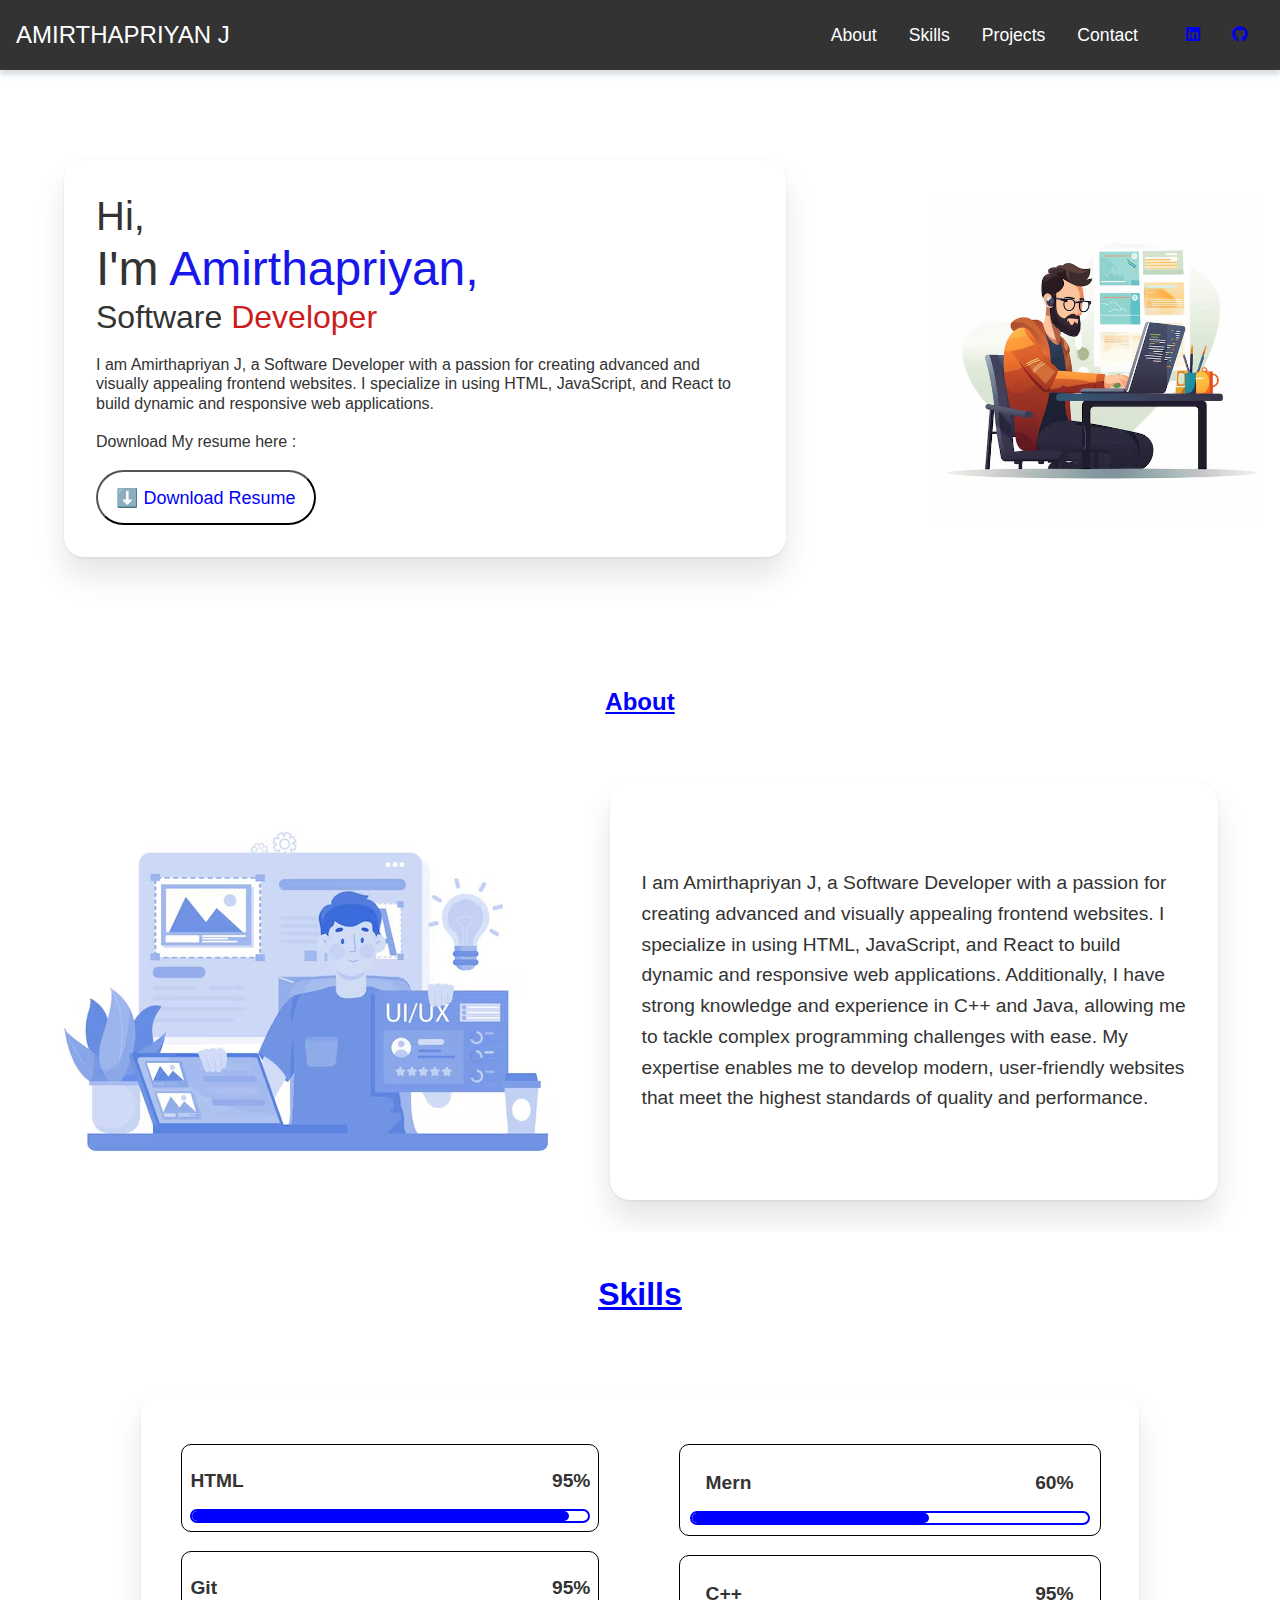
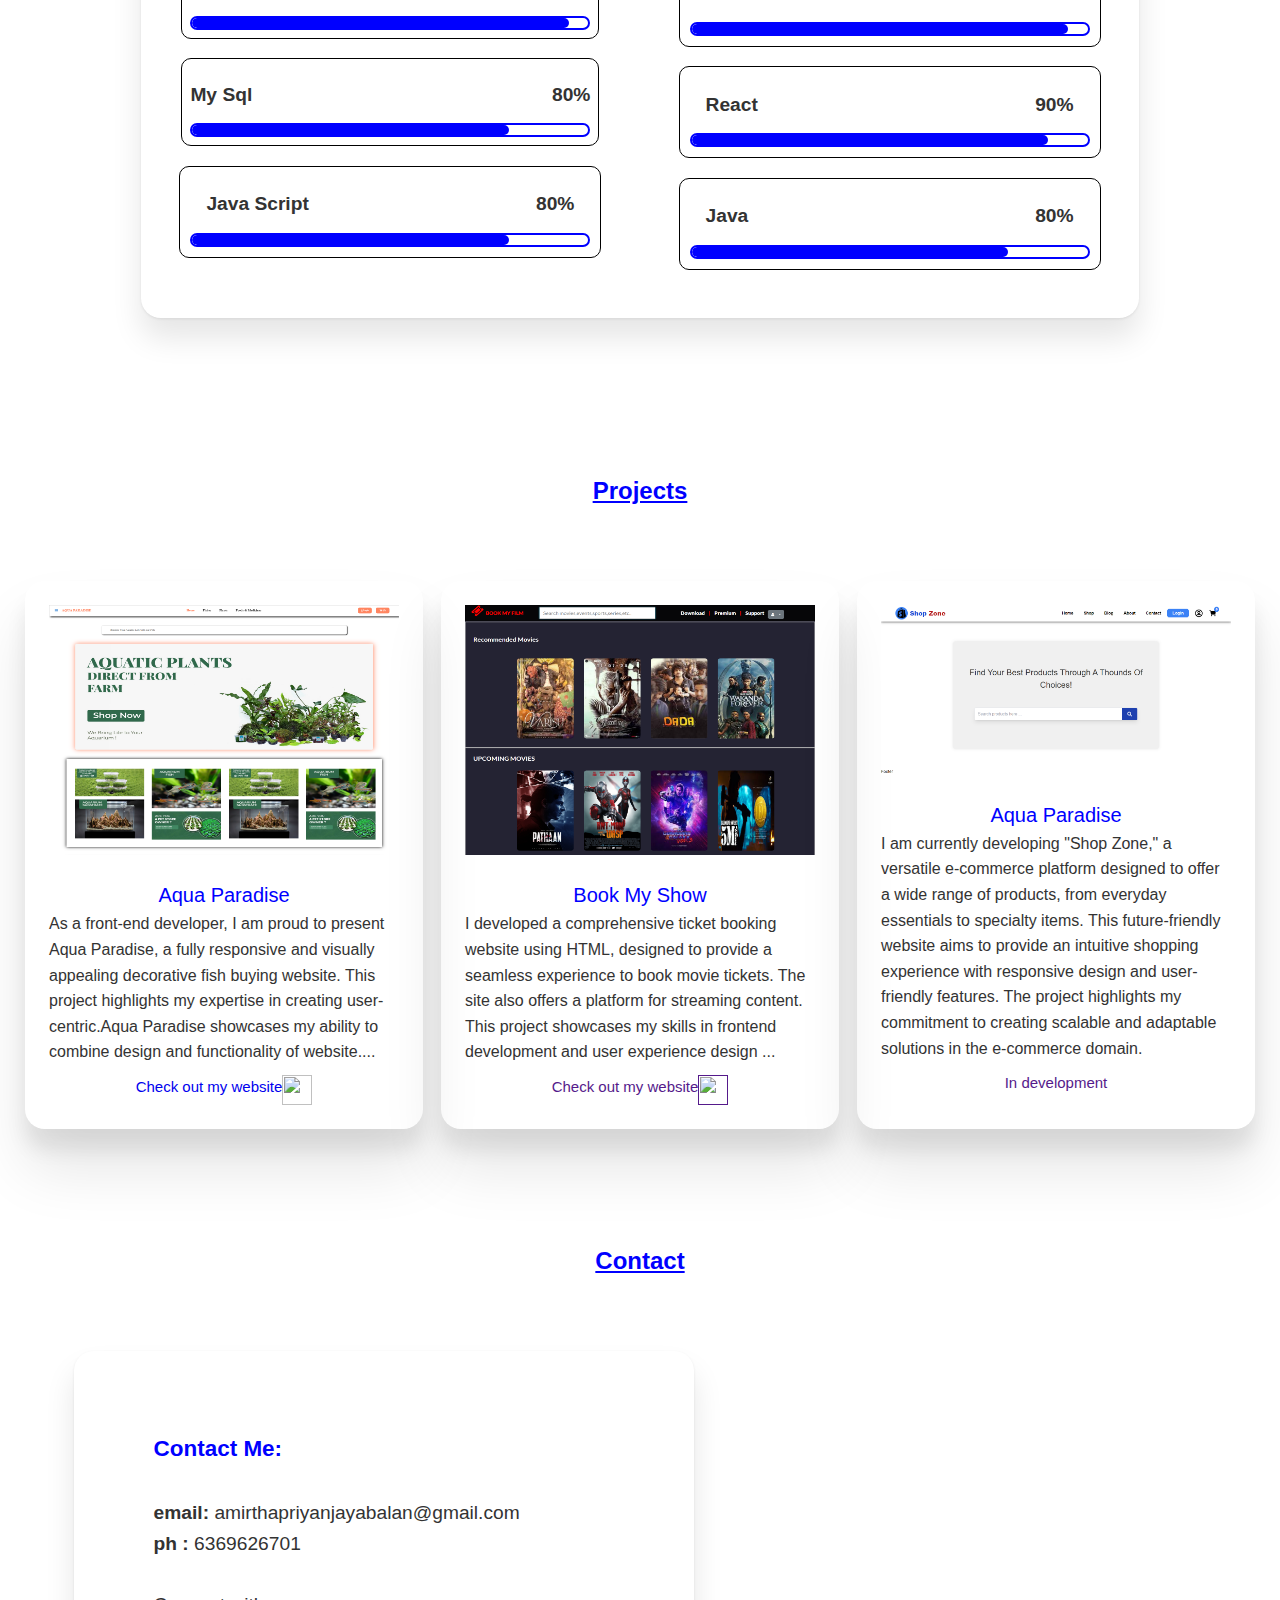
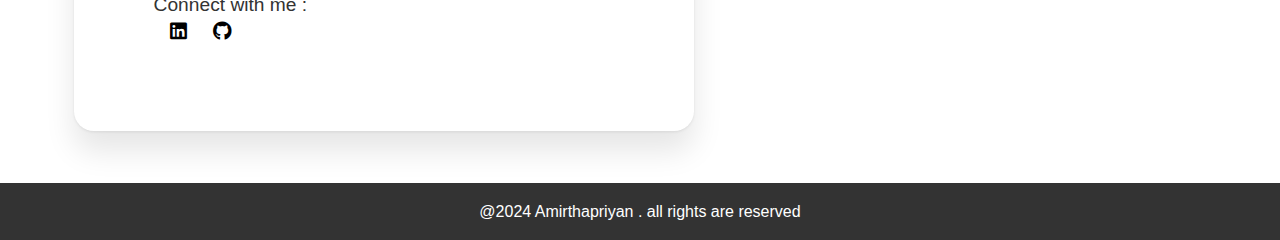
==== commit 8e73499e: "first" ====
--- a/index.html
+++ b/index.html
@@ -209,38 +209,7 @@
       
            
         </div> <br><br>
-        <div class="skills" style="display: flex; flex-wrap: wrap; ">
-
-         <div class="skill-1" >
-              <div class="skill-im" style="display: flex;">
-                 <img src="https://static.vecteezy.com/system/resources/thumbnails/001/416/705/small/html5-emblem-orange-shield-and-white-text-vector.jpg" alt="" id="im-2"> 
-                 <img src="https://1000logos.net/wp-content/uploads/2020/09/CSS-Logo.jpg" alt="" id="im-2"> 
-                 <img src="https://encrypted-tbn0.gstatic.com/images?q=tbn:ANd9GcQeAtldnl779O9-9NAjTF6KlJNaGbD9pqWUZg&s" alt="" id="im-2"> 
-               
-              </div>
-             <br>
-             <center style="color: blue; font-size: 20px;  font: bolder;">Front-end development using HTML</center> <br>
-             <div class="des" style="font-size: medium; margin-bottom: 10px;">
-                As a front-end developer, I am proud to say I can create a fully responsive and visually appealing decorative  website. My projects will highlights my expertise in creating user-centric.
-             </div>
-                
-        </div>
-         <div class="skill-1" >
-              <div class="skill-im" style="display: flex;">
-                 <img src="https://encrypted-tbn0.gstatic.com/images?q=tbn:ANd9GcTyp7FFYRwNKbTumOgu4zGIJOQpv8y0ngkLHw&s" alt="" id="im-2"> 
-                 <img src="https://upload.wikimedia.org/wikipedia/commons/thumb/d/d5/Tailwind_CSS_Logo.svg/1024px-Tailwind_CSS_Logo.svg.png" alt="" id="im-2"> 
-                 <img src="https://encrypted-tbn0.gstatic.com/images?q=tbn:ANd9GcQHhGETiCc_Hct6__P9a6iU9vs1DqRCDEiHNQ&s" alt="" id="im-2"> 
-               
-              </div>
-             <br>
-             <center style="color: blue; font-size: 20px;  font: bolder;">Front-end development using HTML</center> <br>
-             <div class="des" style="font-size: medium; margin-bottom: 10px;">
-                As a front-end developer, I am proud to say I can create a fully responsive and visually appealing decorative  website. My projects will highlights my expertise in creating user-centric.
-             </div>
-                
-        </div>
-
-        </div>
+       
     </section>
     <br><br>
 
@@ -261,7 +230,7 @@
                     As a front-end developer, I am proud to present Aqua Paradise, a fully responsive and visually appealing decorative fish buying website. This project highlights my expertise in creating user-centric.Aqua Paradise showcases my ability to combine design and functionality of website....
                  </div>
                     
-                <div style="display: flex;justify-content: center;"> <a href="" style="display: flex;">Check out my website <img src="https://encrypted-tbn0.gstatic.com/images?q=tbn:ANd9GcQhOzukj0HHBTbrvUWI0Oos5yEHmlOtSH2dhw&s" style="height: 30px; width: 30px;" alt=""></a></div>
+                <div style="display: flex;justify-content: center;"> <a href="https://amirthanaqua.netlify.app/" style="display: flex;">Check out my website <img src="https://encrypted-tbn0.gstatic.com/images?q=tbn:ANd9GcQhOzukj0HHBTbrvUWI0Oos5yEHmlOtSH2dhw&s" style="height: 30px; width: 30px;" alt=""></a></div>
             </div>
             <div class="pro1">
                  <img src="book.png" alt=""><br>
@@ -279,7 +248,7 @@
                         I am currently developing "Shop Zone," a versatile e-commerce platform designed to offer a wide range of products, from everyday essentials to specialty items. This future-friendly website aims to provide an intuitive shopping experience with responsive design and user-friendly features. The project highlights my commitment to creating scalable and adaptable solutions in the e-commerce domain.
                     </div>
                         
-                    <div style="display: flex;justify-content: center;"> <a href="" style="display: flex;">Check out my website <img src="https://encrypted-tbn0.gstatic.com/images?q=tbn:ANd9GcQhOzukj0HHBTbrvUWI0Oos5yEHmlOtSH2dhw&s" style="height: 30px; width: 30px;" alt=""></a></div>
+                    <div style="display: flex;justify-content: center;"> <a href="" style="display: flex;">In development </a></div>
                 </div>
            
 
--- a/portfolio.css
+++ b/portfolio.css
@@ -340,6 +340,7 @@
     box-shadow: 0 20px 30px rgba(0, 0, 0, 0.1), 0 1px 3px rgba(0, 0, 0, 0.08);
     padding: 5rem;
     font-size: larger;
+  
 }
 .connect-me a{
    display: flex;
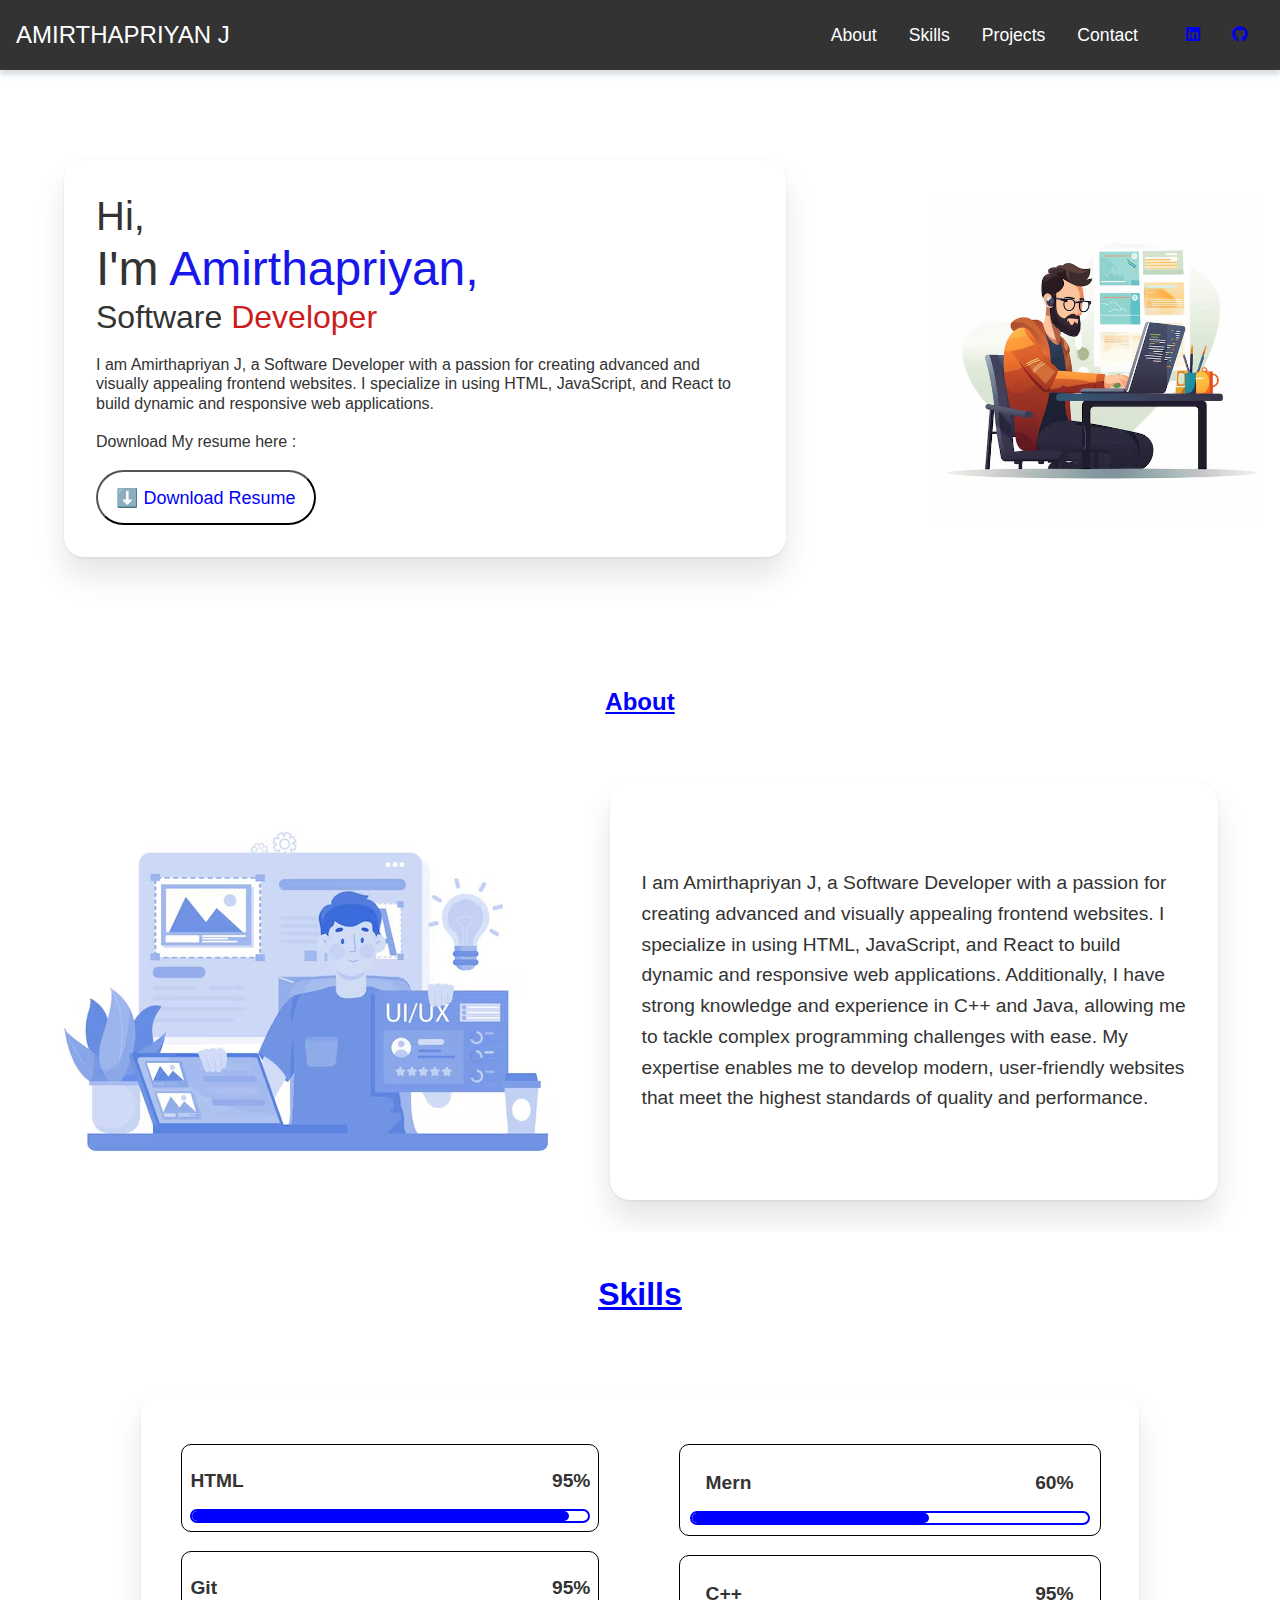
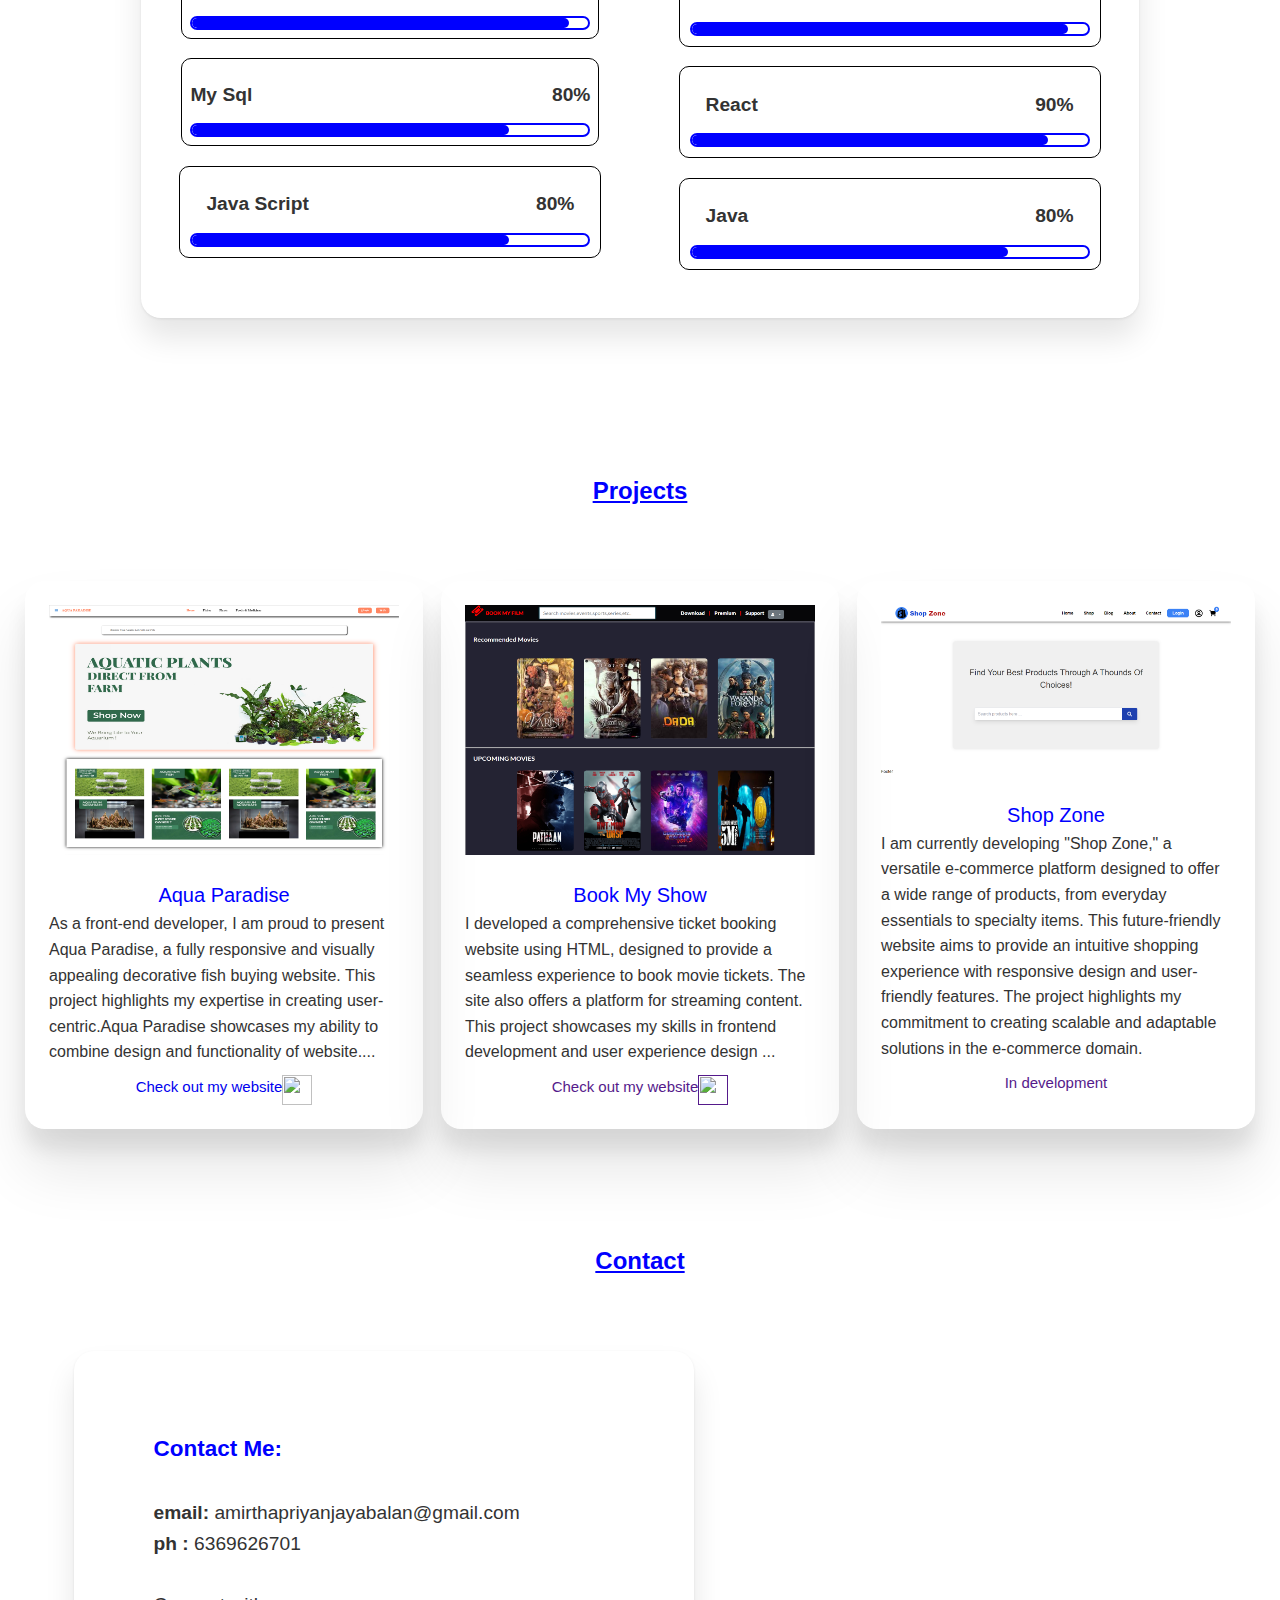
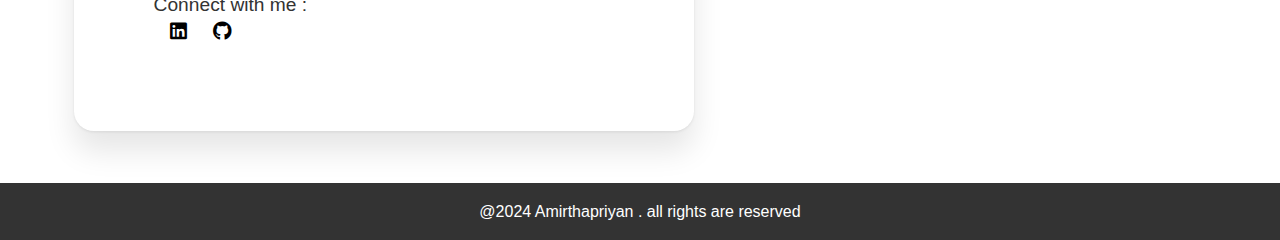
==== commit 33ca444c: "first" ====
--- a/index.html
+++ b/index.html
@@ -243,7 +243,7 @@
             </div>
                 <div class="pro1">
                     <img src="image.png" alt=""><br>
-                    <center style="color: blue; font-size: 20px;  font: bolder;">Aqua Paradise</center>
+                    <center style="color: blue; font-size: 20px;  font: bolder;">Shop Zone</center>
                     <div class="des" style="font-size: medium; margin-bottom: 10px; display: flex; align-items: end; margin-top: auto ;">
                         I am currently developing "Shop Zone," a versatile e-commerce platform designed to offer a wide range of products, from everyday essentials to specialty items. This future-friendly website aims to provide an intuitive shopping experience with responsive design and user-friendly features. The project highlights my commitment to creating scalable and adaptable solutions in the e-commerce domain.
                     </div>
--- a/portfolio.css
+++ b/portfolio.css
@@ -1,4 +1,4 @@
-/* General Styles */
+
 *{
     padding: 0;
     
@@ -16,7 +16,7 @@
     --scroll-time: 5s;
 }
 
-/* Navigation Header */
+
 .header {
     width: 100%;
     background-color: rgba(0, 0, 0, 0.8);
@@ -81,7 +81,7 @@
     color: blue;
 }
 
-/* First Page Section */
+
 .first-page {
     display: flex;
     padding: 1rem;
@@ -131,7 +131,6 @@
     margin: 0 0.5rem;
 }
 
-/* About Section */
 .s-2 {
     padding: 1rem;
     position: relative;
@@ -192,7 +191,7 @@
     justify-content: center;
 }
 
-/* Skills Section */
+
 .s-3 {
     padding: 1rem;
 }
@@ -247,7 +246,7 @@
     font-weight: bold;
 }
 
-/* Projects Section */
+
 .s-4 {
     padding: 1rem;
 }
@@ -279,7 +278,7 @@
         /* border-radius: 20px; */
 }
 
-/* Skill Rows */
+
 .row1 {
     width: 25rem;
     max-width: 800px;
@@ -349,7 +348,7 @@
 img:hover{
     scale: 1.05;
 }
-/* Media Queries */
+
 @media (max-width: 1024px) {
     .links {
         display: none;
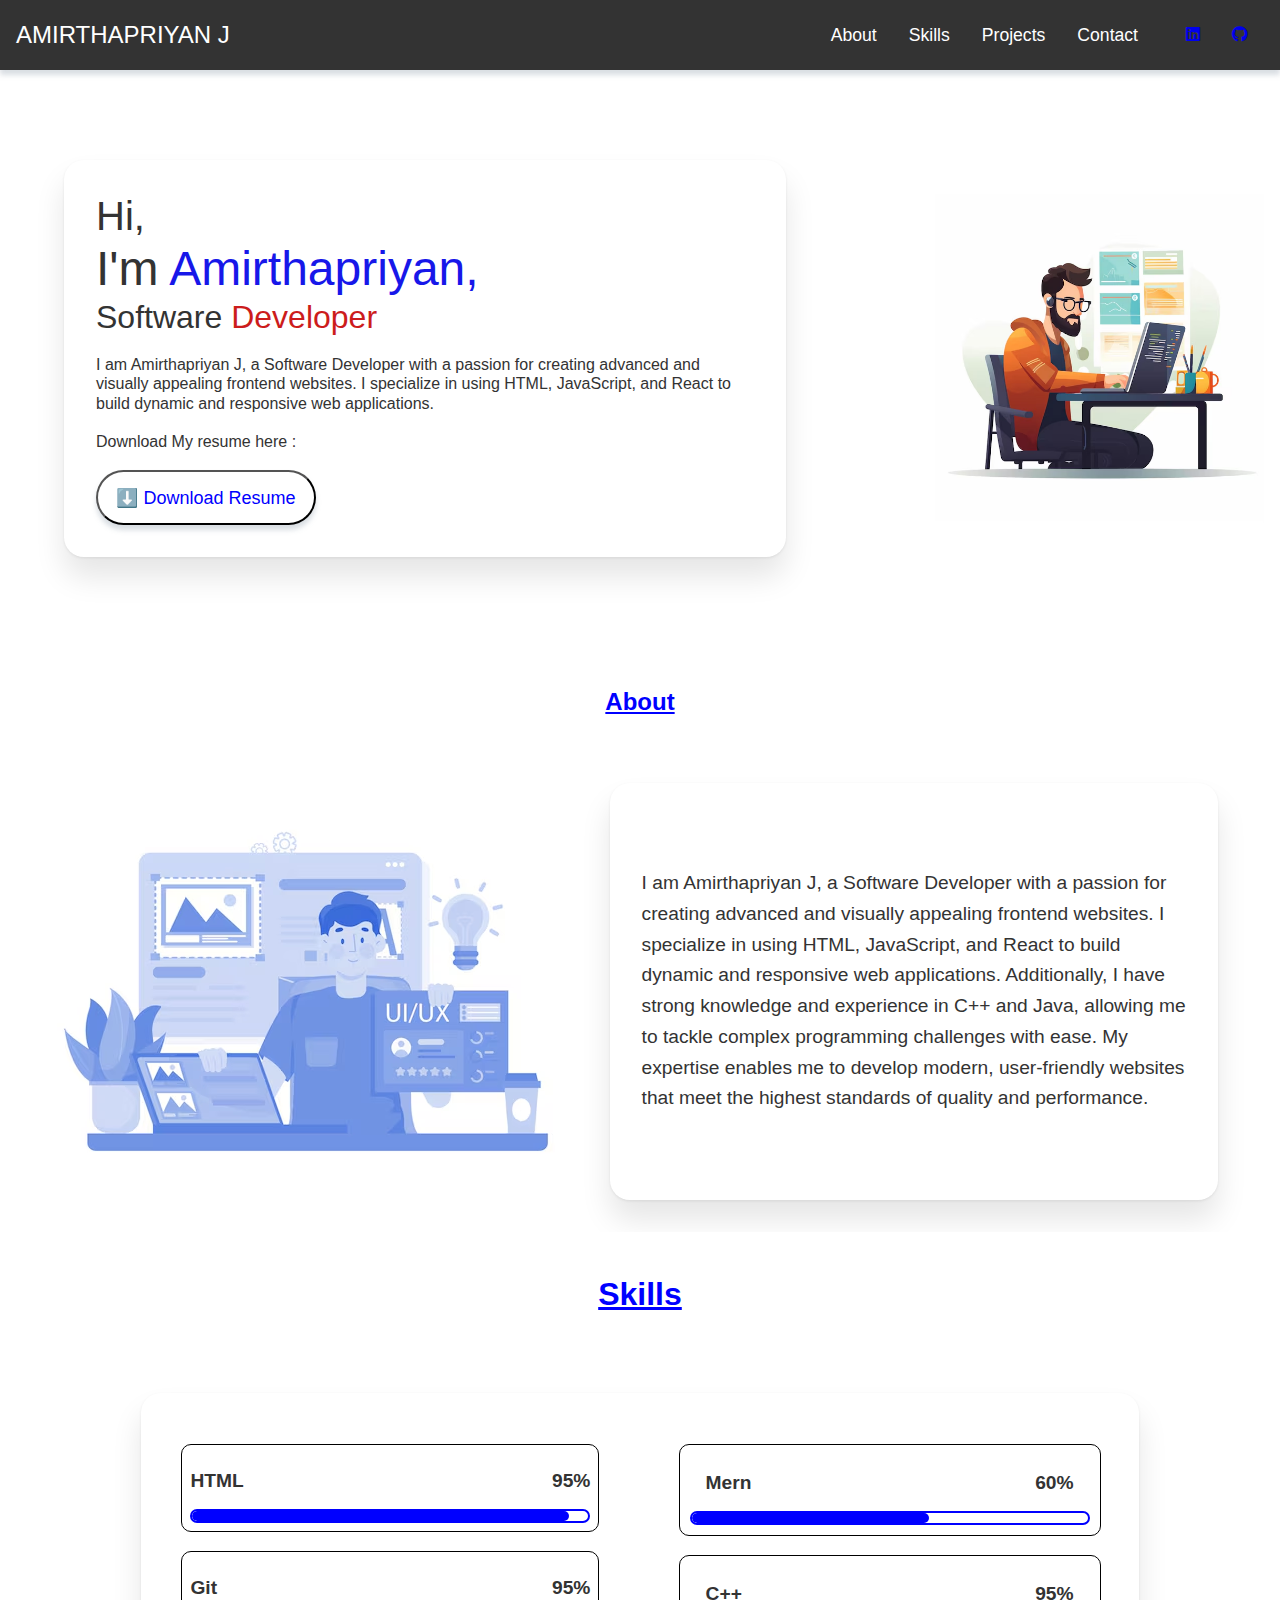
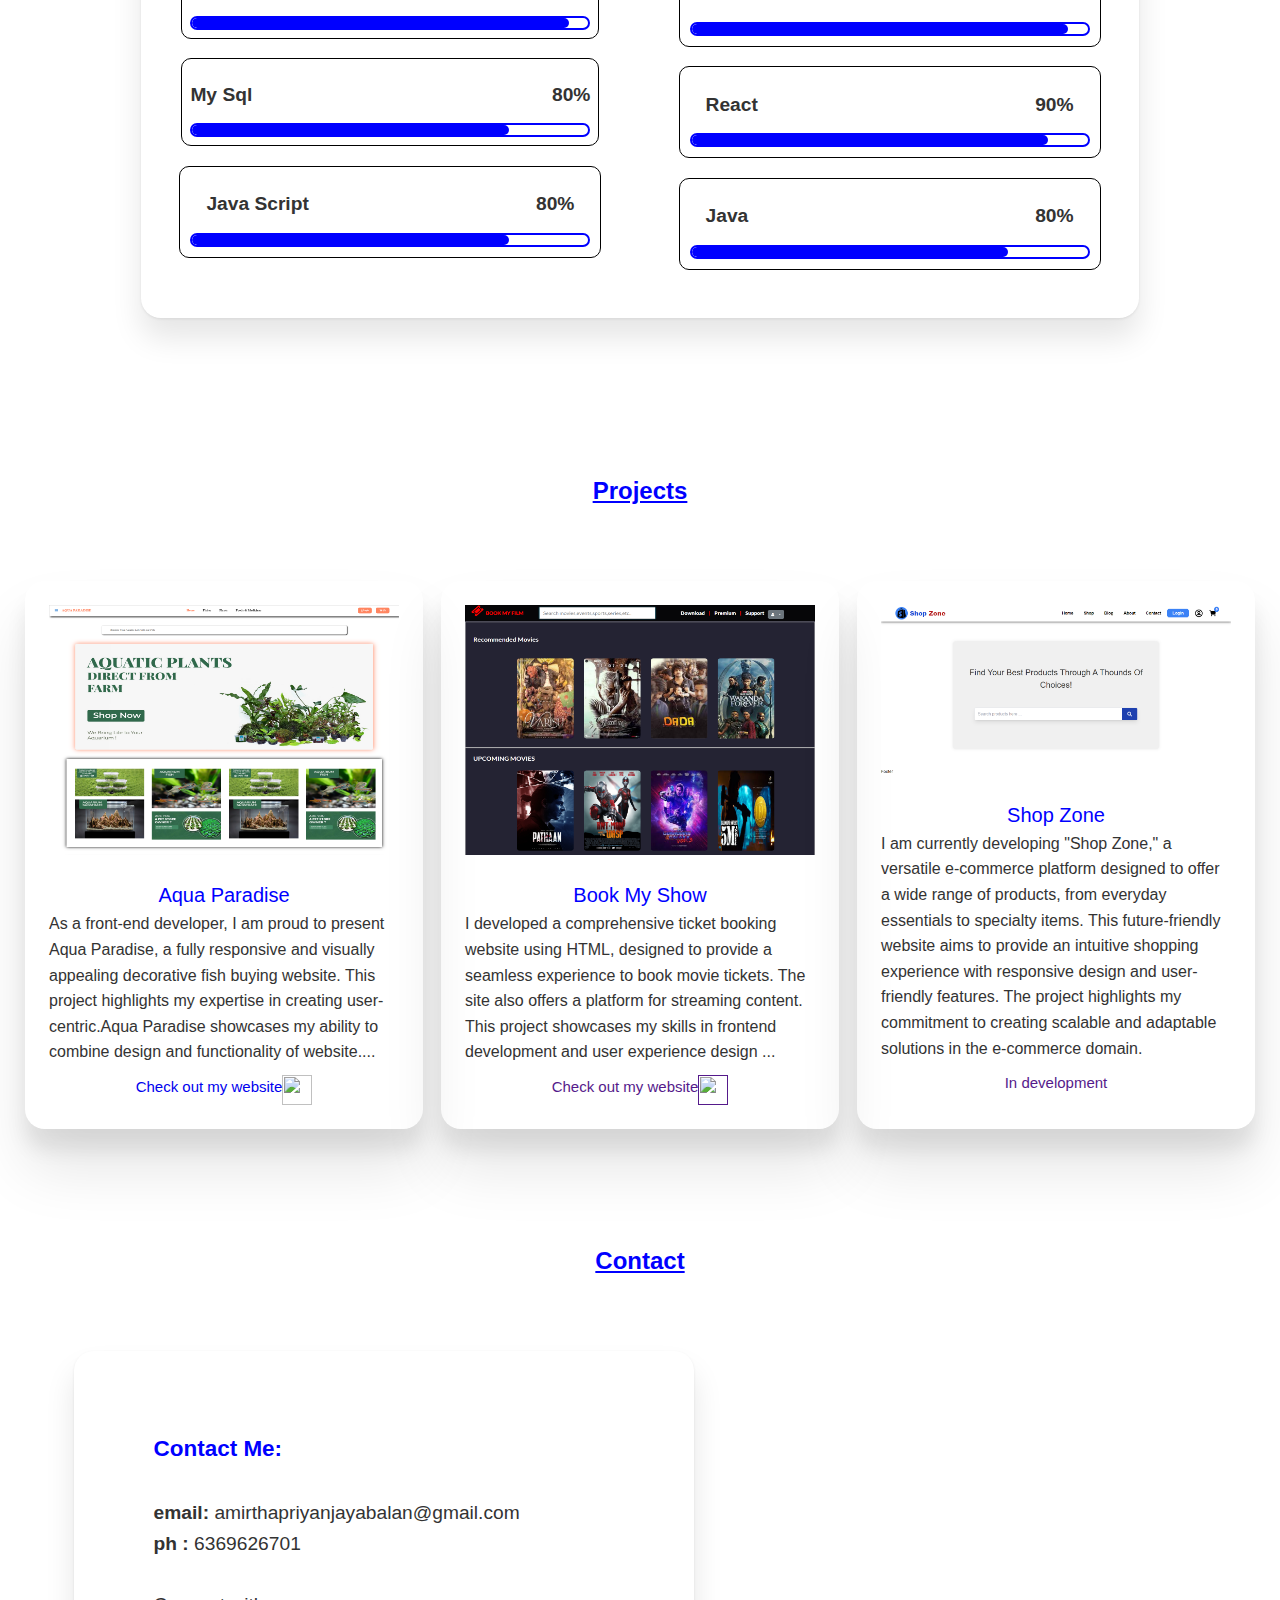
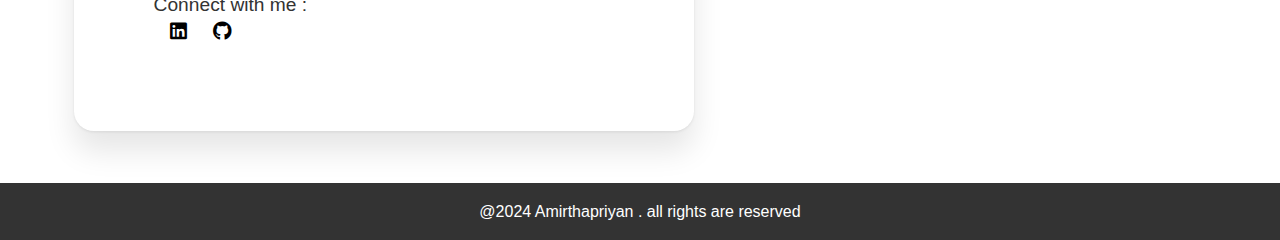
==== commit f9a59b6f: "first" ====
--- a/index.html
+++ b/index.html
@@ -18,15 +18,15 @@
             <div class="info">
                 <div class="links">
                     <ul class="links-1">
-                        <a href="#s-2" style="color:white;"><li>About</li></a>
-                        <a href="#s-3" style="text-decoration: none; color:white;"><li>Skills</li></a>
-                        <a href="#s-4" style="text-decoration: none; color:white;"><li>Projects</li></a>
-                        <a href="#s-5" style="text-decoration: none; color:white;"><li>Contact</li></a>
+                        <a href="#s-2"><li>About</li></a>
+                        <a href="#s-3" ><li>Skills</li></a>
+                        <a href="#s-4"><li>Projects</li></a>
+                        <a href="#s-5"><li>Contact</li></a>
                         
                     </ul>
                 </div>
                 <div class="connect">
-                    <ul>
+                    <ul style="color: white;">
                         
                        <a href="https://www.linkedin.com/in/amirthapriyan-j-009355256/"> <li class="l1"><i class="fa-brands fa-linkedin"></i></li></a>
                        <a href="https://github.com/amirthapriyaan"> <li class="l1"><i class="fab fa-github"></i></li></a>
--- a/portfolio.css
+++ b/portfolio.css
@@ -51,7 +51,23 @@
     margin-right: 1rem;
     display: flex;
 }
-
+.links a{
+    color: white;
+}
+ a:hover {
+  color: blue;
+
+ 
+}
+button{
+    box-shadow: 0px 5px 5px rgba(146, 161, 176, 0.35);
+
+}
+.intro button:hover{
+    cursor: pointer;
+    scale: 1.02;
+
+}
 .connect ul {
     display: flex;
     align-items: center;
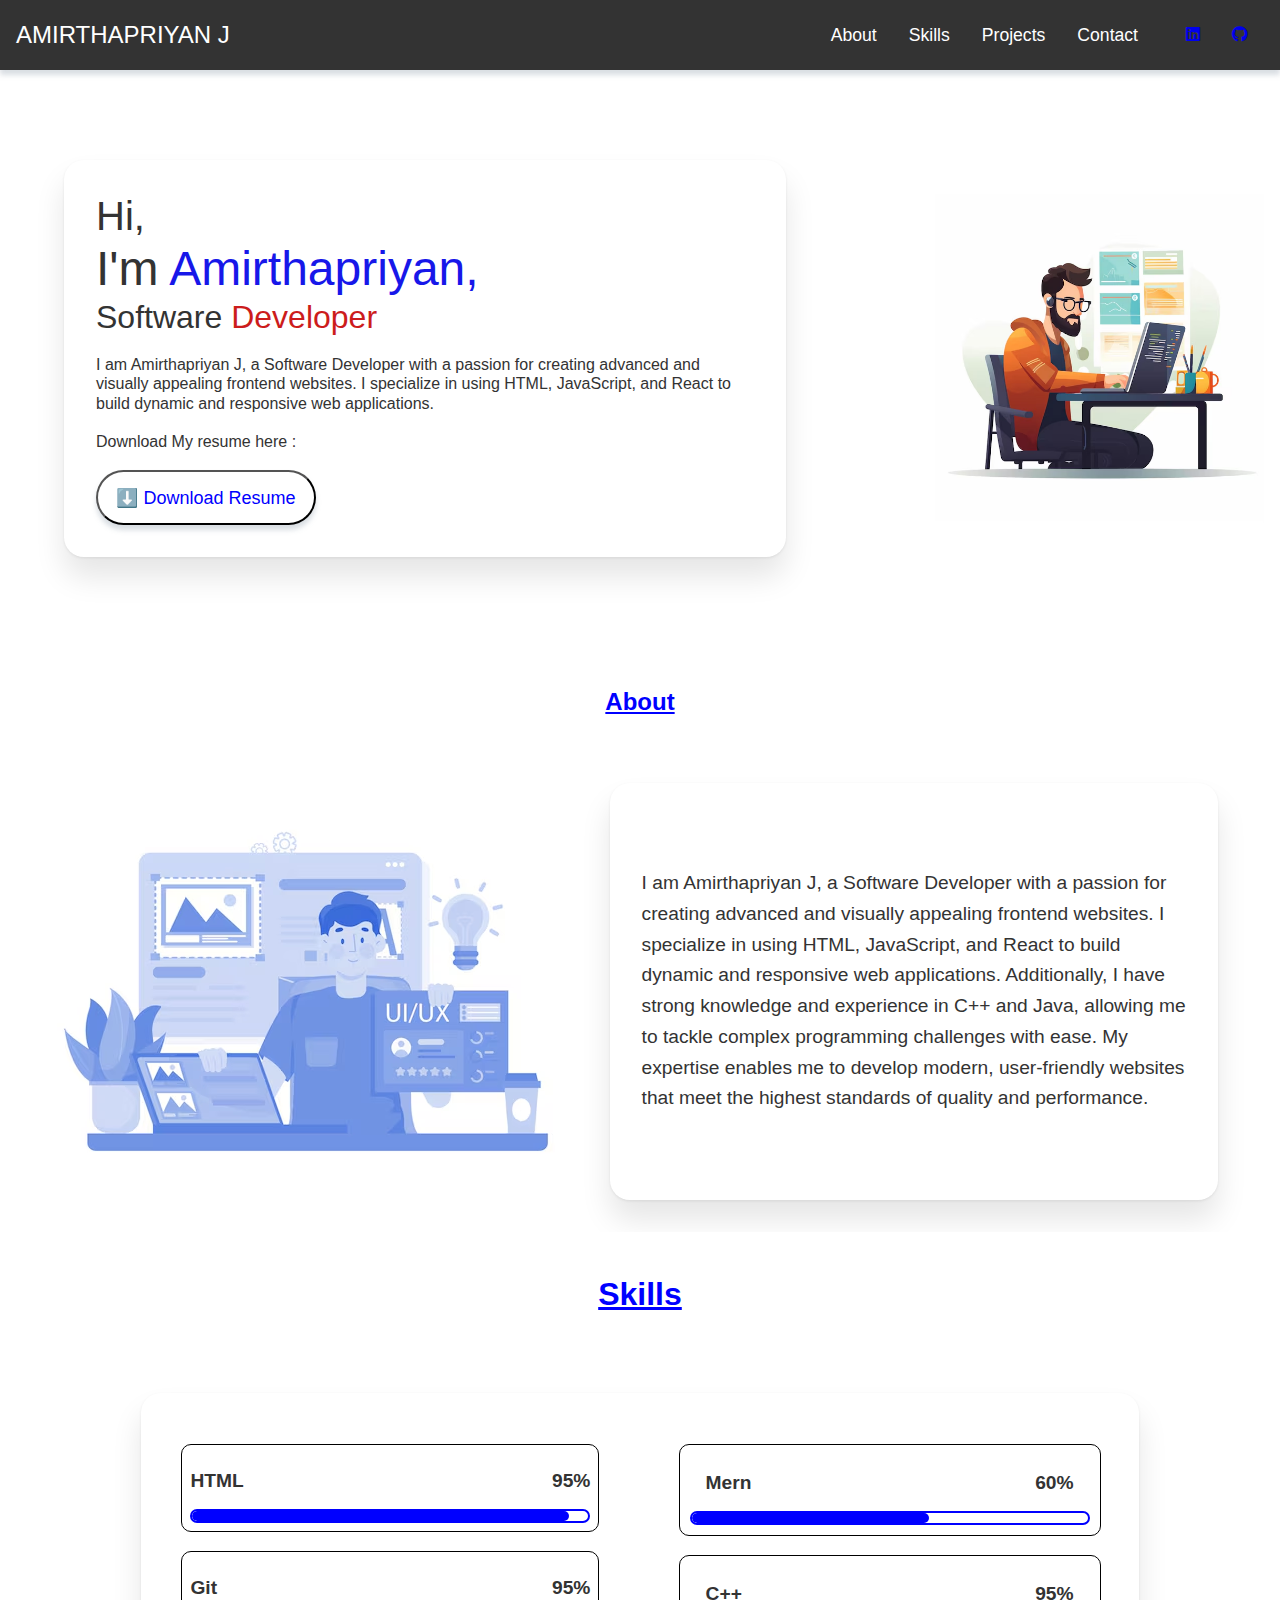
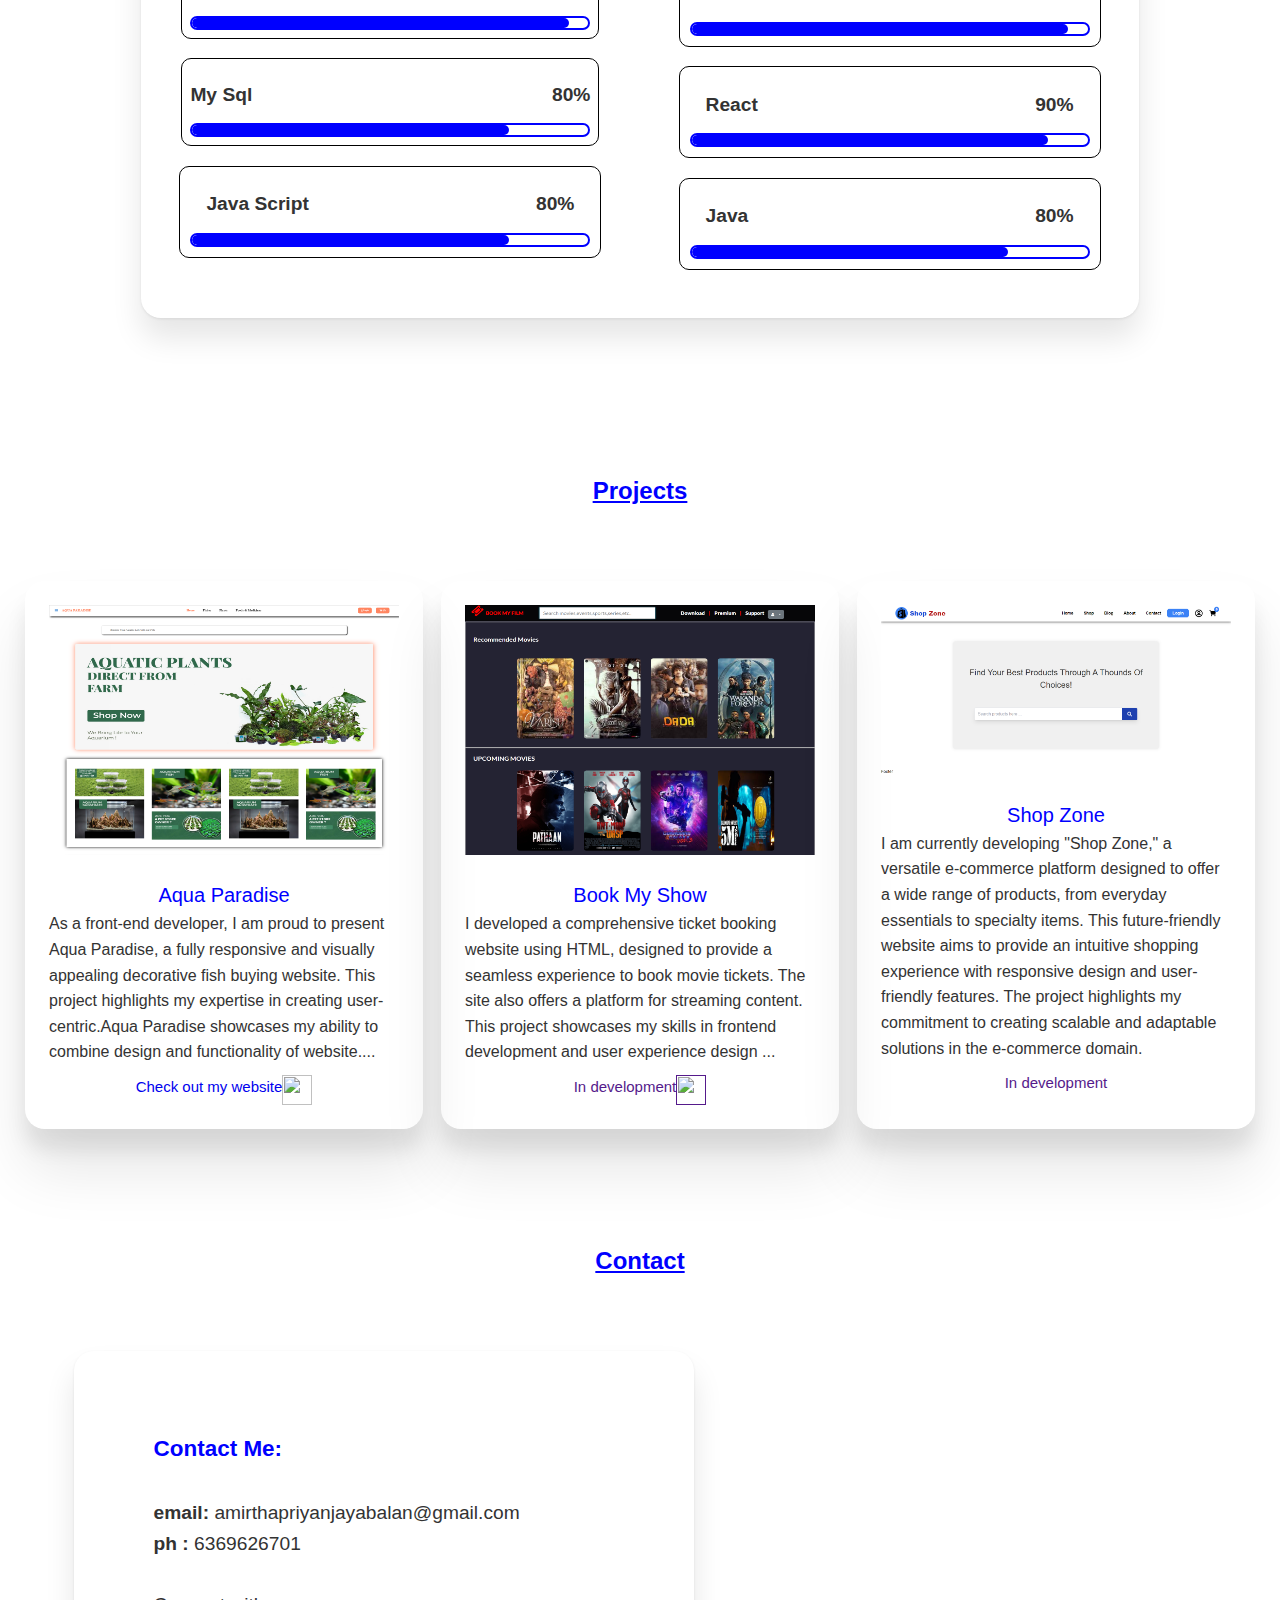
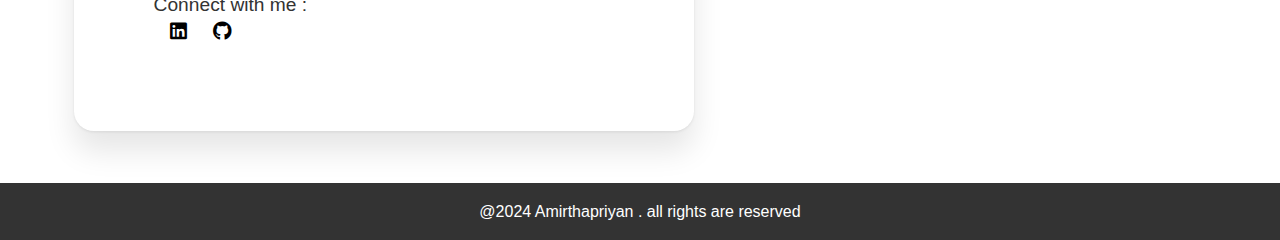
==== commit 698f8f59: "first" ====
--- a/index.html
+++ b/index.html
@@ -239,7 +239,7 @@
                     I developed a comprehensive ticket booking website using HTML, designed to provide a seamless experience  to book movie tickets. The site also offers a platform for streaming content. This project showcases my skills in frontend development and user experience design ...
                 </div>
                     
-                <div style="display: flex;justify-content: center;"> <a href="" style="display: flex;">Check out my website <img src="https://encrypted-tbn0.gstatic.com/images?q=tbn:ANd9GcQhOzukj0HHBTbrvUWI0Oos5yEHmlOtSH2dhw&s" style="height: 30px; width: 30px;" alt=""></a></div>
+                <div style="display: flex;justify-content: center;"> <a href="" style="display: flex;">In development <img src="https://encrypted-tbn0.gstatic.com/images?q=tbn:ANd9GcQhOzukj0HHBTbrvUWI0Oos5yEHmlOtSH2dhw&s" style="height: 30px; width: 30px;" alt=""></a></div>
             </div>
                 <div class="pro1">
                     <img src="image.png" alt=""><br>
@@ -273,7 +273,6 @@
               Connect with me :
                 <div class="connect-me" style="display: flex; margin-left: 1rem;">
                 
-                       
                        <a href="https://www.linkedin.com/in/amirthapriyan-j-009355256/" style="color: black;"> <i class="fa-brands fa-linkedin"></i></a> &nbsp; &nbsp; &nbsp;
                        <a href="https://github.com/amirthapriyaan" style="color: black;"> <i class="fab fa-github"></i></a>
                     
--- a/portfolio.css
+++ b/portfolio.css
@@ -255,7 +255,9 @@
     width: 80%;
     /* padding: 10px; */
 }
-
+.main-2 img:hover{
+    scale: 1;
+}
 .topic {
     text-align: center;
     font-size: 1.2rem;
